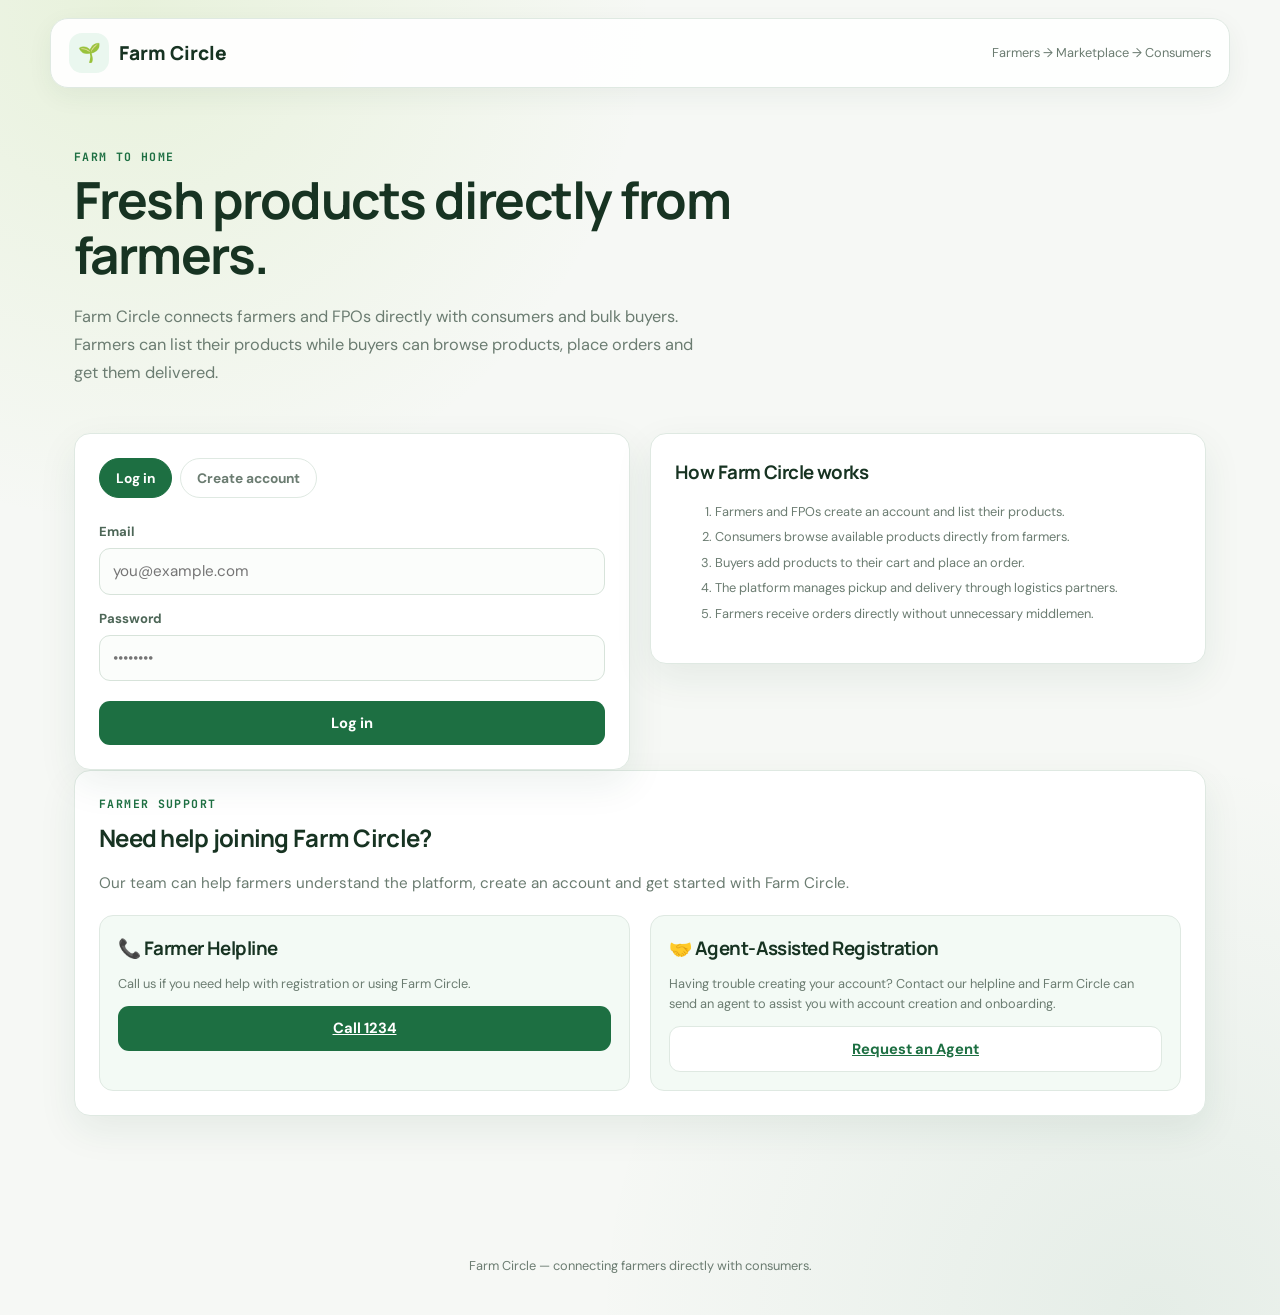
==== frontend/index.html @ 6bf18bd2 "added Aadhaar section" ====
<!DOCTYPE html>
<html lang="en">
<head>
<meta charset="UTF-8">
<meta name="viewport" content="width=device-width, initial-scale=1.0">
<title>Farm Circle — Farmer to Consumer</title>
<link rel="stylesheet" href="css/style.css">
</head>

<body>

<div class="topbar">
  <div class="brand">
    <span class="mark">🌱</span>Farm Circle
  </div>

  <nav>
    <span class="small-note">Farmers → Marketplace → Consumers</span>
  </nav>
</div>


<div class="shell">

  <section class="hero">
    <span class="eyebrow">FARM TO HOME</span>

    <h1>Fresh products directly from farmers.</h1>

    <p>
      Farm Circle connects farmers and FPOs directly with consumers and bulk buyers.
      Farmers can list their products while buyers can browse products, place orders
      and get them delivered.
    </p>
  </section>


  <div class="grid grid-2" style="align-items:flex-start;">

    <div class="card">

      <div class="tabs">
        <div class="tab active" data-tab="login">Log in</div>
        <div class="tab" data-tab="register">Create account</div>
      </div>


      <!-- LOGIN -->

      <form id="login-form">

        <label>Email</label>
        <input
          type="email"
          id="login-email"
          required
          placeholder="you@example.com"
        >

        <label>Password</label>
        <input
          type="password"
          id="login-password"
          required
          placeholder="••••••••"
        >

        <button
          class="btn full"
          style="margin-top:20px;"
          type="submit"
        >
          Log in
        </button>

        <div id="login-error"></div>

      </form>


      <!-- REGISTER -->

      <form id="register-form" style="display:none;">

        <label>I am a</label>

        <select id="reg-role">
          <option value="farmer">Farmer / FPO</option>
          <option value="buyer">Consumer / Buyer</option>
          <option value="logistics">Logistics Partner Admin</option>
        </select>


        <div class="field-row">

          <div>
            <label>Full name</label>
            <input
              type="text"
              id="reg-name"
              required
            >
          </div>

          <div>
            <label>Phone</label>
            <input
              type="text"
              id="reg-phone"
            >
          </div>

        </div>


        <label>Email</label>

        <input
          type="email"
          id="reg-email"
          required
        >


        <label>Password</label>

        <input
          type="password"
          id="reg-password"
          required
          minlength="6"
        >


        <!-- FARMER FIELDS -->

        <div id="farmer-fields" style="display:none;">

          <div
            style="
              padding:14px;
              margin-bottom:16px;
              border:1px solid var(--line);
              border-radius:12px;
              background:var(--soft-2);
            "
          >

            <label>Aadhaar Number</label>

            <input
              type="text"
              id="reg-aadhaar"
              maxlength="12"
              inputmode="numeric"
              placeholder="999999999999"
            >


            <button
              type="button"
              class="btn secondary full"
              id="send-otp-btn"
              style="margin-top:10px;"
            >
              Send OTP
            </button>


            <div
              id="otp-section"
              style="display:none; margin-top:14px;"
            >

              <div class="success-box">

                <strong>Demo OTP: 123456</strong>

                <div class="small-note">
                  This OTP is simulated and is not sent anywhere.
                </div>

              </div>


              <label style="margin-top:12px;">
                Enter OTP
              </label>

              <input
                type="text"
                id="reg-otp"
                maxlength="6"
                inputmode="numeric"
                placeholder="123456"
              >


              <button
                type="button"
                class="btn secondary full"
                id="verify-otp-btn"
                style="margin-top:10px;"
              >
                Verify OTP
              </button>


              <div
                id="otp-message"
                style="margin-top:10px;"
              ></div>

            </div>

          </div>


          <label>Farm / FPO name</label>

          <input
            type="text"
            id="reg-farm-name"
          >


          <label>Pickup location</label>

          <input
            type="text"
            id="reg-pickup-location"
            placeholder="Village, District"
          >

        </div>


        <!-- BUYER FIELDS -->

        <div id="buyer-fields" style="display:none;">

          <label>Buyer type</label>

          <select id="reg-buyer-type">

            <option value="individual">
              Individual / Household
            </option>

            <option value="bulk">
              Bulk Buyer / Business
            </option>

          </select>


          <label>Business name</label>

          <input
            type="text"
            id="reg-business-name"
          >


          <label>Default delivery location</label>

          <input
            type="text"
            id="reg-default-location"
            placeholder="Area, City"
          >

        </div>


        <button
          class="btn full"
          style="margin-top:20px;"
          type="submit"
        >
          Create account
        </button>

        <div id="register-error"></div>

      </form>

    </div>


    <!-- HOW FARM CIRCLE WORKS -->

    <div class="card">

      <h3>How Farm Circle works</h3>

      <ol
        class="small-note"
        style="line-height:2;"
      >

        <li>
          Farmers and FPOs create an account and list their products.
        </li>

        <li>
          Consumers browse available products directly from farmers.
        </li>

        <li>
          Buyers add products to their cart and place an order.
        </li>

        <li>
          The platform manages pickup and delivery through logistics partners.
        </li>

        <li>
          Farmers receive orders directly without unnecessary middlemen.
        </li>

      </ol>

    </div>

  </div>


  <!-- FARMER SUPPORT -->

  <section
    class="card"
    style="margin-bottom:20px;"
  >

    <span class="eyebrow">
      FARMER SUPPORT
    </span>

    <h2>
      Need help joining Farm Circle?
    </h2>

    <p
      class="small-note"
      style="font-size:.95rem; line-height:1.7;"
    >
      Our team can help farmers understand the platform,
      create an account and get started with Farm Circle.
    </p>


    <div
      class="grid grid-2"
      style="margin-top:18px;"
    >

      <div
        style="
          padding:18px;
          border:1px solid var(--line);
          border-radius:14px;
          background:var(--soft-2);
        "
      >

        <h3>📞 Farmer Helpline</h3>

        <p class="small-note">
          Call us if you need help with registration
          or using Farm Circle.
        </p>

        <a
          class="btn full"
          href="tel:1234"
        >
          Call 1234
        </a>

      </div>


      <div
        style="
          padding:18px;
          border:1px solid var(--line);
          border-radius:14px;
          background:var(--soft-2);
        "
      >

        <h3>🤝 Agent-Assisted Registration</h3>

        <p class="small-note">
          Having trouble creating your account?
          Contact our helpline and Farm Circle can send
          an agent to assist you with account creation
          and onboarding.
        </p>

        <a
          class="btn secondary full"
          href="tel:1234"
        >
          Request an Agent
        </a>

      </div>

    </div>

  </section>

</div>


<footer>
  Farm Circle — connecting farmers directly with consumers.
</footer>


<script src="js/api.js"></script>
<script src="js/auth.js"></script>

</body>
</html>
---- frontend/css/style.css ----
@import url('https://fonts.googleapis.com/css2?family=DM+Sans:wght@400;500;600;700&family=Manrope:wght@500;600;700;800&family=JetBrains+Mono:wght@500&display=swap');

:root{
  --soil:#f6f8f5;
  --soil-2:#ffffff;
  --paper:#173322;
  --paper-dim:#6b7c71;
  --wheat:#1d6f42;
  --wheat-dim:#12502f;
  --clay:#9bcf53;
  --leaf:#4f9b67;
  --ink:#173322;
  --danger:#b94343;
  --line:#dfe9e2;
  --soft:#eaf7ef;
  --soft-2:#f3faf5;
  --radius:16px;
  --shadow:0 14px 38px rgba(28,73,45,.08);
}

*{ box-sizing:border-box; }

html{ scroll-behavior:smooth; }

body{
  margin:0;
  min-height:100vh;
  background:
    radial-gradient(circle at 10% 0%, rgba(155,207,83,.16), transparent 30%),
    radial-gradient(circle at 90% 100%, rgba(29,111,66,.08), transparent 32%),
    var(--soil);
  color:var(--paper);
  font-family:'DM Sans', system-ui, sans-serif;
  line-height:1.5;
}

h1,h2,h3,h4{
  font-family:'Manrope', sans-serif;
  font-weight:700;
  margin:0 0 .4em 0;
  letter-spacing:-.03em;
  color:var(--paper);
}

a{ color:var(--wheat); }

.mono{
  font-family:'JetBrains Mono', monospace;
  letter-spacing:.02em;
}

.eyebrow{
  font-family:'JetBrains Mono', monospace;
  text-transform:uppercase;
  font-size:.72rem;
  letter-spacing:.12em;
  color:var(--wheat);
  margin-bottom:.6em;
  display:block;
  font-weight:700;
}

.shell{
  max-width:1180px;
  margin:0 auto;
  padding:0 24px 80px;
}

/* ---------- top bar ---------- */

.topbar{
  display:flex;
  align-items:center;
  justify-content:space-between;
  gap:20px;
  padding:14px 18px;
  max-width:1180px;
  margin:18px auto 0;
  background:rgba(255,255,255,.94);
  border:1px solid var(--line);
  border-radius:18px;
  box-shadow:0 8px 26px rgba(28,73,45,.06);
}

.brand{
  display:flex;
  align-items:center;
  gap:10px;
  font-family:'Manrope', sans-serif;
  font-weight:800;
  font-size:1.2rem;
}

.brand .mark{
  width:40px;
  height:40px;
  border-radius:13px;
  background:var(--soft);
  display:flex;
  align-items:center;
  justify-content:center;
  font-size:1.15rem;
}

.topbar nav{
  display:flex;
  gap:18px;
  align-items:center;
  font-size:.92rem;
}

.topbar nav span.role-badge{
  padding:6px 10px;
  border-radius:999px;
  background:var(--soft);
  color:var(--wheat-dim);
  font-family:'JetBrains Mono', monospace;
  font-size:.7rem;
  text-transform:uppercase;
  letter-spacing:.06em;
  font-weight:700;
}

.btn-link{
  background:none;
  border:none;
  color:var(--paper-dim);
  cursor:pointer;
  font:inherit;
  font-weight:700;
}

.btn-link:hover{ color:var(--wheat); }

/* ---------- cards / panels ---------- */

.card{
  background:var(--soil-2);
  border:1px solid var(--line);
  border-radius:var(--radius);
  padding:24px;
  box-shadow:var(--shadow);
}

.grid{
  display:grid;
  gap:20px;
}

.grid-2{ grid-template-columns:1fr 1fr; }

.grid-3{ grid-template-columns:repeat(3, 1fr); }

@media (max-width:860px){
  .grid-2,
  .grid-3{
    grid-template-columns:1fr;
  }
}

/* ---------- forms ---------- */

label{
  display:block;
  font-size:.82rem;
  color:#4d6657;
  margin:14px 0 6px;
  font-weight:700;
}

input,
select,
textarea{
  width:100%;
  padding:11px 13px;
  min-height:44px;
  background:#fbfdfb;
  border:1px solid #d7e3da;
  border-radius:11px;
  color:var(--paper);
  font:inherit;
  font-size:.95rem;
}

input:focus,
select:focus,
textarea:focus{
  outline:none;
  border-color:var(--wheat);
  box-shadow:0 0 0 3px rgba(29,111,66,.10);
  background:#fff;
}

.field-row{
  display:flex;
  gap:14px;
}

.field-row > div{
  flex:1;
  min-width:0;
}

.btn{
  display:inline-flex;
  align-items:center;
  justify-content:center;
  gap:8px;
  padding:11px 20px;
  border-radius:11px;
  border:none;
  cursor:pointer;
  font:inherit;
  font-weight:700;
  font-size:.92rem;
  background:var(--wheat);
  color:#fff;
  transition:transform .12s ease, background .15s ease;
}

.btn:hover{
  background:var(--wheat-dim);
  transform:translateY(-1px);
}

.btn:active{ transform:translateY(0); }

.btn:disabled{
  opacity:.5;
  cursor:not-allowed;
  transform:none;
}

.btn.secondary{
  background:#fff;
  color:var(--wheat);
  border:1px solid var(--line);
}

.btn.secondary:hover{
  background:var(--soft-2);
}

.btn.danger{
  background:var(--danger);
  color:#fff;
}

.btn.full{ width:100%; }

.btn.small{
  padding:7px 12px;
  font-size:.82rem;
}

.tabs{
  display:flex;
  gap:8px;
  margin-bottom:24px;
  flex-wrap:wrap;
}

.tab{
  padding:9px 16px;
  border-radius:999px;
  cursor:pointer;
  border:1px solid var(--line);
  color:var(--paper-dim);
  font-size:.86rem;
  font-weight:700;
  background:#fff;
}

.tab.active{
  background:var(--wheat);
  color:#fff;
  border-color:var(--wheat);
}

.hint{
  color:var(--paper-dim);
  font-size:.82rem;
  margin-top:6px;
}

.error-box{
  background:#fff2f2;
  border:1px solid #efc2c2;
  color:#9c3434;
  padding:10px 14px;
  border-radius:10px;
  font-size:.86rem;
  margin-top:14px;
}

.success-box{
  background:var(--soft);
  border:1px solid #c8e6d2;
  color:var(--wheat-dim);
  padding:10px 14px;
  border-radius:10px;
  font-size:.86rem;
  margin-top:14px;
}

/* ---------- product cards ---------- */

.produce-card{
  position:relative;
  background:var(--soil-2);
  border:1px solid var(--line);
  border-radius:var(--radius);
  padding:18px;
  display:flex;
  flex-direction:column;
  gap:10px;
  box-shadow:0 8px 24px rgba(28,73,45,.05);
}

.produce-card::before{
  content:"🌱";
  position:absolute;
  right:14px;
  top:14px;
  width:36px;
  height:36px;
  border-radius:11px;
  display:grid;
  place-items:center;
  background:var(--soft);
}

.produce-card .name{
  font-family:'Manrope', sans-serif;
  font-size:1.05rem;
  font-weight:800;
  padding-right:46px;
}

.produce-card .meta{
  font-size:.82rem;
  color:var(--paper-dim);
}

.price-tag{
  font-family:'JetBrains Mono', monospace;
  color:var(--wheat);
  font-size:1.05rem;
  font-weight:700;
}

.qty-control{
  display:flex;
  align-items:center;
  gap:8px;
}

.qty-control input{
  width:80px;
  text-align:center;
}

/* ---------- order status rail ---------- */

.rail{
  --stations:6;
  position:relative;
  display:grid;
  grid-template-columns:repeat(var(--stations), 1fr);
  margin:18px 0 10px;
}

.rail::before{
  content:"";
  position:absolute;
  top:11px;
  left:0;
  right:0;
  height:2px;
  background:#dfe9e2;
}

.rail-fill{
  position:absolute;
  top:11px;
  left:0;
  height:2px;
  background:var(--wheat);
  transition:width .3s ease;
}

.station{
  position:relative;
  text-align:center;
  z-index:1;
}

.station .dot{
  width:24px;
  height:24px;
  border-radius:50%;
  margin:0 auto 8px;
  background:#fff;
  border:2px solid #d4dfd7;
  display:flex;
  align-items:center;
  justify-content:center;
  font-family:'JetBrains Mono', monospace;
  font-size:.68rem;
  color:var(--paper-dim);
}

.station.done .dot{
  background:var(--wheat);
  border-color:var(--wheat);
  color:#fff;
}

.station.current .dot{
  border-color:var(--wheat);
  color:var(--wheat);
  box-shadow:0 0 0 4px rgba(29,111,66,.12);
}

.station .label{
  font-size:.72rem;
  color:var(--paper-dim);
}

.station.done .label,
.station.current .label{
  color:var(--paper);
}

/* ---------- order list ---------- */

.order-row{
  border:1px solid var(--line);
  border-radius:var(--radius);
  padding:20px;
  margin-bottom:16px;
  background:var(--soil-2);
  box-shadow:0 7px 24px rgba(28,73,45,.05);
}

.order-row-head{
  display:flex;
  justify-content:space-between;
  align-items:baseline;
  flex-wrap:wrap;
  gap:8px;
}

.badge{
  padding:4px 10px;
  border-radius:999px;
  font-size:.72rem;
  font-weight:700;
  text-transform:uppercase;
  letter-spacing:.05em;
  font-family:'JetBrains Mono', monospace;
  background:var(--soft);
  color:var(--wheat-dim);
}

table{
  width:100%;
  border-collapse:collapse;
  font-size:.88rem;
  margin-top:10px;
}

th,
td{
  text-align:left;
  padding:9px 7px;
  border-bottom:1px solid var(--line);
}

th{
  color:var(--paper-dim);
  font-weight:700;
  font-size:.76rem;
  text-transform:uppercase;
  letter-spacing:.04em;
}

.split-view{
  display:flex;
  gap:8px;
  align-items:center;
  flex-wrap:wrap;
}

.small-note{
  font-size:.8rem;
  color:var(--paper-dim);
}

.hero{
  padding:60px 0 30px;
}

.hero h1{
  font-size:clamp(2.2rem, 4vw, 3.5rem);
  max-width:760px;
  line-height:1.08;
}

.hero p{
  color:var(--paper-dim);
  max-width:620px;
  font-size:1.02rem;
  line-height:1.7;
}

footer{
  text-align:center;
  color:var(--paper-dim);
  font-size:.8rem;
  padding:40px 20px;
}

@media (max-width:640px){
  .topbar{
    margin:12px 12px 0;
    padding:10px 12px;
  }

  .topbar nav .small-note{
    display:none;
  }

  .shell{
    padding-left:14px;
    padding-right:14px;
  }

  .field-row{
    flex-direction:column;
    gap:0;
  }

  .hero{
    padding-top:36px;
  }
}
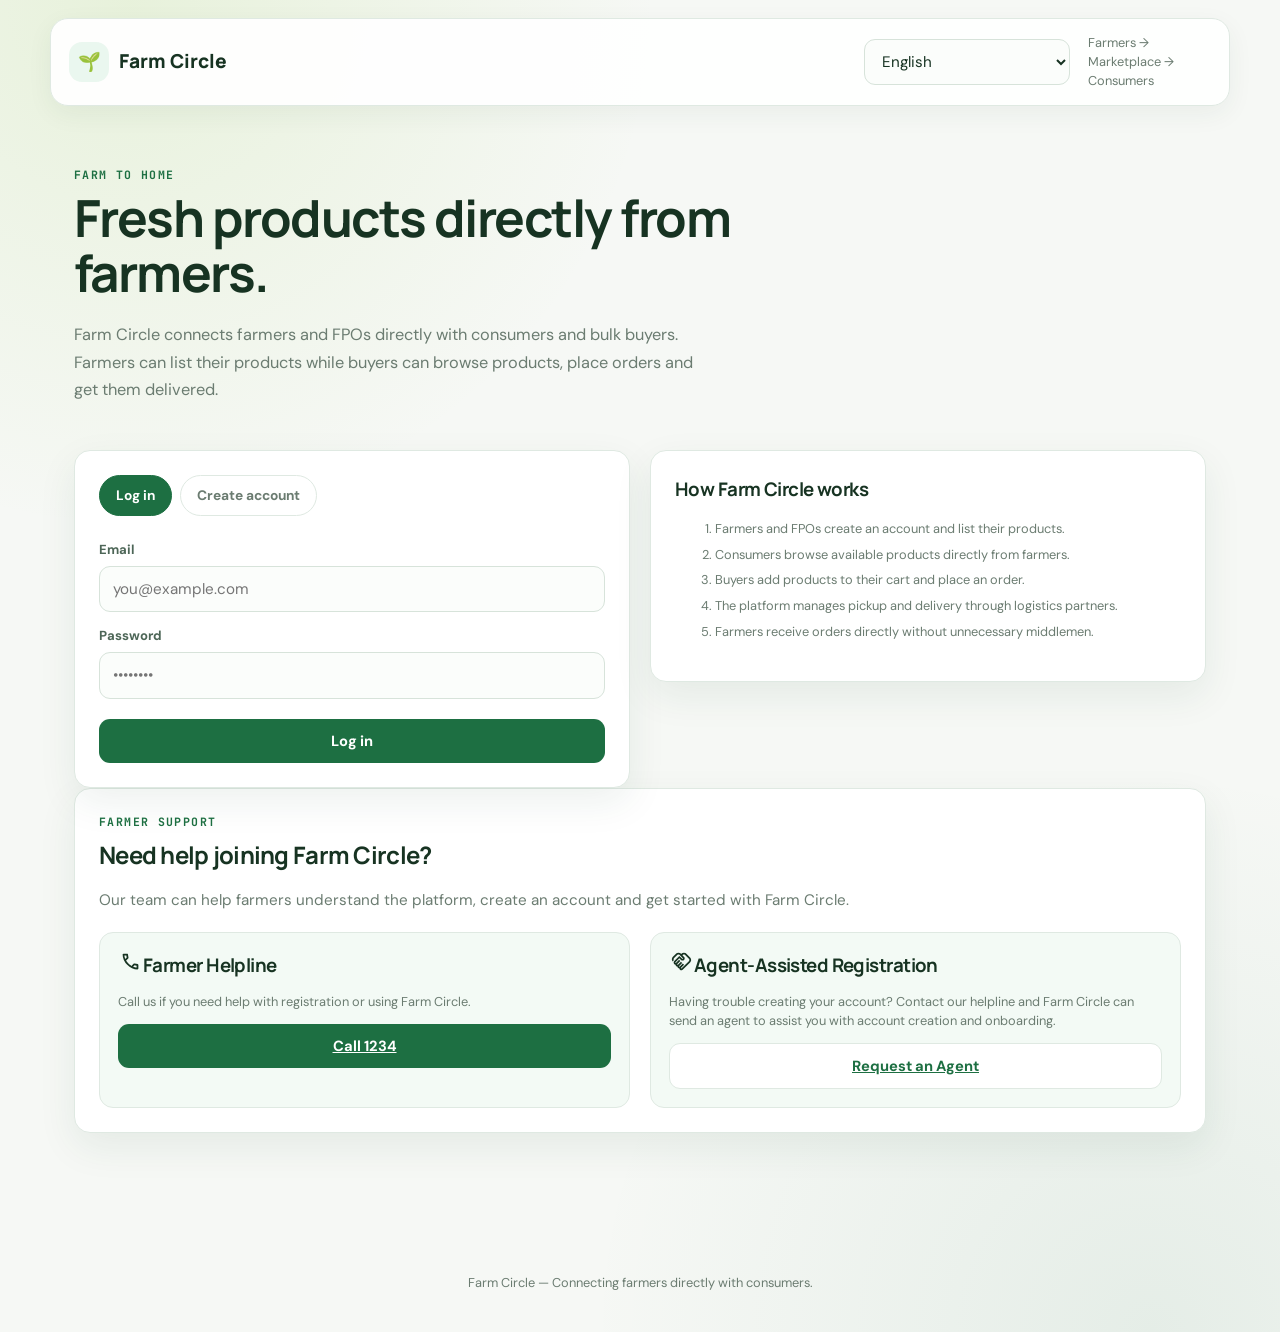
==== commit 4df1e6cf: "Add multilingual support with language selector" ====
--- a/frontend/index.html
+++ b/frontend/index.html
@@ -3,425 +3,128 @@
 <head>
 <meta charset="UTF-8">
 <meta name="viewport" content="width=device-width, initial-scale=1.0">
-<title>Farm Circle — Farmer to Consumer</title>
+<title data-i18n="page_title">Farm Circle — Farmer to Consumer</title>
 <link rel="stylesheet" href="css/style.css">
 </head>
+<body>
+<div class="topbar">
+  <div class="brand"><span class="mark">🌱</span><span data-i18n="brand">Farm Circle</span></div>
+  <nav>
 
-<body>
+    <select id="lang-select">
+    <option value="en">English</option>
+    <option value="hi">हिन्दी</option>
+    <option value="mr">मराठी</option>
+    <option value="ta">தமிழ்</option>
+    <option value="te">తెలుగు</option>
+    <option value="bn">বাংলা</option>
+    <option value="gu">ગુજરાતી</option>
+    <option value="kn">ಕನ್ನಡ</option>
+    <option value="ml">മലയാളം</option>
+    <option value="pa">ਪੰਜਾਬੀ</option>
+</select>
 
-<div class="topbar">
-  <div class="brand">
-    <span class="mark">🌱</span>Farm Circle
-  </div>
-
-  <nav>
-    <span class="small-note">Farmers → Marketplace → Consumers</span>
+    <span class="small-note" data-i18n="nav_note">Farmers → Marketplace → Consumers</span>
+  
   </nav>
 </div>
 
-
 <div class="shell">
-
   <section class="hero">
-    <span class="eyebrow">FARM TO HOME</span>
-
-    <h1>Fresh products directly from farmers.</h1>
-
-    <p>
-      Farm Circle connects farmers and FPOs directly with consumers and bulk buyers.
-      Farmers can list their products while buyers can browse products, place orders
-      and get them delivered.
-    </p>
+    <span class="eyebrow" data-i18n="hero_eyebrow">FARM TO HOME</span>
+    <h1 data-i18n="hero_h1">Fresh products directly from farmers.</h1>
+    <p data-i18n="hero_description">Farm Circle connects farmers and FPOs directly with consumers and bulk buyers. Farmers can list their products while buyers can browse products, place orders and get them delivered.</p>
   </section>
 
+  
 
   <div class="grid grid-2" style="align-items:flex-start;">
+    <div class="card">
+      <div class="tabs">
+        <div class="tab active" data-tab="login" data-i18n="tab_login">Log in</div>
+        <div class="tab" data-tab="register" data-i18n="tab_register">Create account</div>
+      </div>
+
+      <form id="login-form">
+        <label data-i18n="label_email">Email</label>
+        <input type="email" id="login-email" data-i18n-placeholder="placeholder_email" placeholder="you@example.com">
+        <label data-i18n="label_password">Password</label>
+        <input type="password" id="login-password" data-i18n-placeholder="placeholder_password" required placeholder="••••••••">
+        <button class="btn full" data-i18n="btn_login" style="margin-top:20px;" type="submit">Log in</button>
+        <div id="login-error"></div>
+      </form>
+
+      <form id="register-form" style="display:none;">
+        <label data-i18n="label_role">I am a</label>
+        <select id="reg-role">
+          <option value="farmer" data-i18n="role_farmer">Farmer / FPO</option>
+          <option value="buyer" data-i18n="role_buyer">Consumer / Buyer</option>
+          <option value="logistics" data-i18n="role_logistics">Logistics Partner Admin</option>
+        </select>
+
+        <div class="field-row">
+          <div><label data-i18n="label_full_name">Full name</label><input type="text" id="reg-name" required></div>
+          <div><label data-i18n="label_phone">Phone</label><input type="text" id="reg-phone"></div>
+        </div>
+
+        <label data-i18n="label_email">Email</label><input type="email" id="reg-email" required>
+        <label data-i18n="label_password">Password</label><input type="password" id="reg-password" required minlength="6">
+
+        <div id="farmer-fields" style="display:none;">
+          <label data-i18n="label_farm_name">Farm / FPO name</label><input type="text" id="reg-farm-name">
+          <label data-i18n="label_pickup_location">Pickup location</label><input id="reg-pickup-location" data-i18n-placeholder="placeholder_pickup" placeholder="Village, District">
+        </div>
+
+        <div id="buyer-fields" style="display:none;">
+          <label data-i18n="label_buyer_type">Buyer type</label>
+          <select id="reg-buyer-type">
+            <option value="individual" data-i18n="buyer_individual">Individual / Household</option>
+            <option value="bulk" data-i18n="buyer_bulk">Bulk Buyer / Business</option>
+          </select>
+          <label data-i18n="label_business_name">Business name</label><input type="text" id="reg-business-name">
+          <label data-i18n="label_default_location">Default delivery location</label><input id="reg-default-location" data-i18n-placeholder="placeholder_defaultloc" placeholder="Area, City">
+        </div>
+
+        <button class="btn full" style="margin-top:20px;" type="submit" data-i18n="btn_register">Create account</button>
+        <div id="register-error"></div>
+      </form>
+    </div>
 
     <div class="card">
-
-      <div class="tabs">
-        <div class="tab active" data-tab="login">Log in</div>
-        <div class="tab" data-tab="register">Create account</div>
-      </div>
-
-
-      <!-- LOGIN -->
-
-      <form id="login-form">
-
-        <label>Email</label>
-        <input
-          type="email"
-          id="login-email"
-          required
-          placeholder="you@example.com"
-        >
-
-        <label>Password</label>
-        <input
-          type="password"
-          id="login-password"
-          required
-          placeholder="••••••••"
-        >
-
-        <button
-          class="btn full"
-          style="margin-top:20px;"
-          type="submit"
-        >
-          Log in
-        </button>
-
-        <div id="login-error"></div>
-
-      </form>
-
-
-      <!-- REGISTER -->
-
-      <form id="register-form" style="display:none;">
-
-        <label>I am a</label>
-
-        <select id="reg-role">
-          <option value="farmer">Farmer / FPO</option>
-          <option value="buyer">Consumer / Buyer</option>
-          <option value="logistics">Logistics Partner Admin</option>
-        </select>
-
-
-        <div class="field-row">
-
-          <div>
-            <label>Full name</label>
-            <input
-              type="text"
-              id="reg-name"
-              required
-            >
-          </div>
-
-          <div>
-            <label>Phone</label>
-            <input
-              type="text"
-              id="reg-phone"
-            >
-          </div>
-
-        </div>
-
-
-        <label>Email</label>
-
-        <input
-          type="email"
-          id="reg-email"
-          required
-        >
-
-
-        <label>Password</label>
-
-        <input
-          type="password"
-          id="reg-password"
-          required
-          minlength="6"
-        >
-
-
-        <!-- FARMER FIELDS -->
-
-        <div id="farmer-fields" style="display:none;">
-
-          <div
-            style="
-              padding:14px;
-              margin-bottom:16px;
-              border:1px solid var(--line);
-              border-radius:12px;
-              background:var(--soft-2);
-            "
-          >
-
-            <label>Aadhaar Number</label>
-
-            <input
-              type="text"
-              id="reg-aadhaar"
-              maxlength="12"
-              inputmode="numeric"
-              placeholder="999999999999"
-            >
-
-
-            <button
-              type="button"
-              class="btn secondary full"
-              id="send-otp-btn"
-              style="margin-top:10px;"
-            >
-              Send OTP
-            </button>
-
-
-            <div
-              id="otp-section"
-              style="display:none; margin-top:14px;"
-            >
-
-              <div class="success-box">
-
-                <strong>Demo OTP: 123456</strong>
-
-                <div class="small-note">
-                  This OTP is simulated and is not sent anywhere.
-                </div>
-
-              </div>
-
-
-              <label style="margin-top:12px;">
-                Enter OTP
-              </label>
-
-              <input
-                type="text"
-                id="reg-otp"
-                maxlength="6"
-                inputmode="numeric"
-                placeholder="123456"
-              >
-
-
-              <button
-                type="button"
-                class="btn secondary full"
-                id="verify-otp-btn"
-                style="margin-top:10px;"
-              >
-                Verify OTP
-              </button>
-
-
-              <div
-                id="otp-message"
-                style="margin-top:10px;"
-              ></div>
-
-            </div>
-
-          </div>
-
-
-          <label>Farm / FPO name</label>
-
-          <input
-            type="text"
-            id="reg-farm-name"
-          >
-
-
-          <label>Pickup location</label>
-
-          <input
-            type="text"
-            id="reg-pickup-location"
-            placeholder="Village, District"
-          >
-
-        </div>
-
-
-        <!-- BUYER FIELDS -->
-
-        <div id="buyer-fields" style="display:none;">
-
-          <label>Buyer type</label>
-
-          <select id="reg-buyer-type">
-
-            <option value="individual">
-              Individual / Household
-            </option>
-
-            <option value="bulk">
-              Bulk Buyer / Business
-            </option>
-
-          </select>
-
-
-          <label>Business name</label>
-
-          <input
-            type="text"
-            id="reg-business-name"
-          >
-
-
-          <label>Default delivery location</label>
-
-          <input
-            type="text"
-            id="reg-default-location"
-            placeholder="Area, City"
-          >
-
-        </div>
-
-
-        <button
-          class="btn full"
-          style="margin-top:20px;"
-          type="submit"
-        >
-          Create account
-        </button>
-
-        <div id="register-error"></div>
-
-      </form>
-
+      <h3 data-i18n="how_title">How Farm Circle works</h3>
+      <ol class="small-note" style="line-height:2;">
+        <li data-i18n="how1">Farmers and FPOs create an account and list their products.</li>
+        <li data-i18n="how2">Consumers browse available products directly from farmers.</li>
+        <li data-i18n="how3">Buyers add products to their cart and place an order.</li>
+        <li data-i18n="how4">The platform manages pickup and delivery through logistics partners.</li>
+        <li data-i18n="how5">Farmers receive orders directly without unnecessary middlemen.</li>
+      </ol>
     </div>
-
-
-    <!-- HOW FARM CIRCLE WORKS -->
-
-    <div class="card">
-
-      <h3>How Farm Circle works</h3>
-
-      <ol
-        class="small-note"
-        style="line-height:2;"
-      >
-
-        <li>
-          Farmers and FPOs create an account and list their products.
-        </li>
-
-        <li>
-          Consumers browse available products directly from farmers.
-        </li>
-
-        <li>
-          Buyers add products to their cart and place an order.
-        </li>
-
-        <li>
-          The platform manages pickup and delivery through logistics partners.
-        </li>
-
-        <li>
-          Farmers receive orders directly without unnecessary middlemen.
-        </li>
-
-      </ol>
-
-    </div>
-
   </div>
 
-
-  <!-- FARMER SUPPORT -->
-
-  <section
-    class="card"
-    style="margin-bottom:20px;"
-  >
-
-    <span class="eyebrow">
-      FARMER SUPPORT
-    </span>
-
-    <h2>
-      Need help joining Farm Circle?
-    </h2>
-
-    <p
-      class="small-note"
-      style="font-size:.95rem; line-height:1.7;"
-    >
-      Our team can help farmers understand the platform,
-      create an account and get started with Farm Circle.
-    </p>
-
-
-    <div
-      class="grid grid-2"
-      style="margin-top:18px;"
-    >
-
-      <div
-        style="
-          padding:18px;
-          border:1px solid var(--line);
-          border-radius:14px;
-          background:var(--soft-2);
-        "
-      >
-
-        <h3>📞 Farmer Helpline</h3>
-
-        <p class="small-note">
-          Call us if you need help with registration
-          or using Farm Circle.
-        </p>
-
-        <a
-          class="btn full"
-          href="tel:1234"
-        >
-          Call 1234
-        </a>
-
+  <section class="card" style="margin-bottom:20px;">
+      <span class="eyebrow" data-i18n="support_tag">FARMER SUPPORT</span>
+      <h2 data-i18n="support_title">Need help joining Farm Circle?</h2>
+      <p class="small-note" style="font-size:.95rem; line-height:1.7;" data-i18n="support_description">Our team can help farmers understand the platform, create an account and get started with Farm Circle.</p>
+      <div class="grid grid-2" style="margin-top:18px;">
+        <div style="padding:18px; border:1px solid var(--line); border-radius:14px; background:var(--soft-2);">
+          <h3><svg xmlns="http://www.w3.org/2000/svg" height="21px" viewBox="0 -960 960 960" width="25px" fill="#173322"><path d="M798-120q-125 0-247-54.5T329-329Q229-429 174.5-551T120-798q0-18 12-30t30-12h162q14 0 25 9.5t13 22.5l26 140q2 16-1 27t-11 19l-97 98q20 37 47.5 71.5T387-386q31 31 65 57.5t72 48.5l94-94q9-9 23.5-13.5T670-390l138 28q14 4 23 14.5t9 23.5v162q0 18-12 30t-30 12ZM241-600l66-66-17-94h-89q5 41 14 81t26 79Zm358 358q39 17 79.5 27t81.5 13v-88l-94-19-67 67ZM241-600Zm358 358Z"/></svg><span data-i18n="helpline_title"> Farmer Helpline</span></h3>
+          <p class="small-note" data-i18n="helpline_description">Call us if you need help with registration or using Farm Circle.</p>
+          <a class="btn full" href="tel:1234" data-i18n="btn_call">Call 1234</a>
+        </div>
+        <div style="padding:18px; border:1px solid var(--line); border-radius:14px; background:var(--soft-2);">
+          <h3><svg xmlns="http://www.w3.org/2000/svg" height="21px" viewBox="0 -960 960 960" width="25px" fill="#173322"><path d="M475-160q4 0 8-2t6-4l328-328q12-12 17.5-27t5.5-30q0-16-5.5-30.5T817-607L647-777q-11-12-25.5-17.5T591-800q-15 0-30 5.5T534-777l-11 11 74 75q15 14 22 32t7 38q0 42-28.5 70.5T527-522q-20 0-38.5-7T456-550l-75-74-175 175q-3 3-4.5 6.5T200-435q0 8 6 14.5t14 6.5q4 0 8-2t6-4l136-136 56 56-135 136q-3 3-4.5 6.5T285-350q0 8 6 14t14 6q4 0 8-2t6-4l136-135 56 56-135 136q-3 2-4.5 6t-1.5 8q0 8 6 14t14 6q4 0 7.5-1.5t6.5-4.5l136-135 56 56-136 136q-3 3-4.5 6.5T454-180q0 8 6.5 14t14.5 6Zm-1 80q-37 0-65.5-24.5T375-166q-34-5-57-28t-28-57q-34-5-56.5-28.5T206-336q-38-5-62-33t-24-66q0-20 7.5-38.5T149-506l232-231 131 131q2 3 6 4.5t8 1.5q9 0 15-5.5t6-14.5q0-4-1.5-8t-4.5-6L398-777q-11-12-25.5-17.5T342-800q-15 0-30 5.5T285-777L144-635q-9 9-15 21t-8 24q-2 12 0 24.5t8 23.5l-58 58q-17-23-25-50.5T40-590q2-28 14-54.5T87-692l141-141q24-23 53.5-35t60.5-12q31 0 60.5 12t52.5 35l11 11 11-11q24-23 53.5-35t60.5-12q31 0 60.5 12t52.5 35l169 169q23 23 35 53t12 61q0 31-12 60.5T873-437L545-110q-14 14-32.5 22T474-80Zm-99-560Z"/></svg><span data-i18n="agent_title"> Agent-Assisted Registration</span></h3>
+          <p class="small-note" data-i18n="agent_description">Having trouble creating your account? Contact our helpline and Farm Circle can send an agent to assist you with account creation and onboarding.</p>
+          <a class="btn secondary full" href="tel:1234" data-i18n="btn_agent">Request an Agent</a>
+        </div>
       </div>
-
-
-      <div
-        style="
-          padding:18px;
-          border:1px solid var(--line);
-          border-radius:14px;
-          background:var(--soft-2);
-        "
-      >
-
-        <h3>🤝 Agent-Assisted Registration</h3>
-
-        <p class="small-note">
-          Having trouble creating your account?
-          Contact our helpline and Farm Circle can send
-          an agent to assist you with account creation
-          and onboarding.
-        </p>
-
-        <a
-          class="btn secondary full"
-          href="tel:1234"
-        >
-          Request an Agent
-        </a>
-
-      </div>
-
-    </div>
-
-  </section>
+    </section>
 
 </div>
 
-
-<footer>
-  Farm Circle — connecting farmers directly with consumers.
-</footer>
-
-
+<footer data-i18n="footer">Farm Circle — Connecting farmers directly with consumers.</footer>
 <script src="js/api.js"></script>
 <script src="js/auth.js"></script>
-
+<script src="js/lang.js"></script>
 </body>
-</html>+</html>
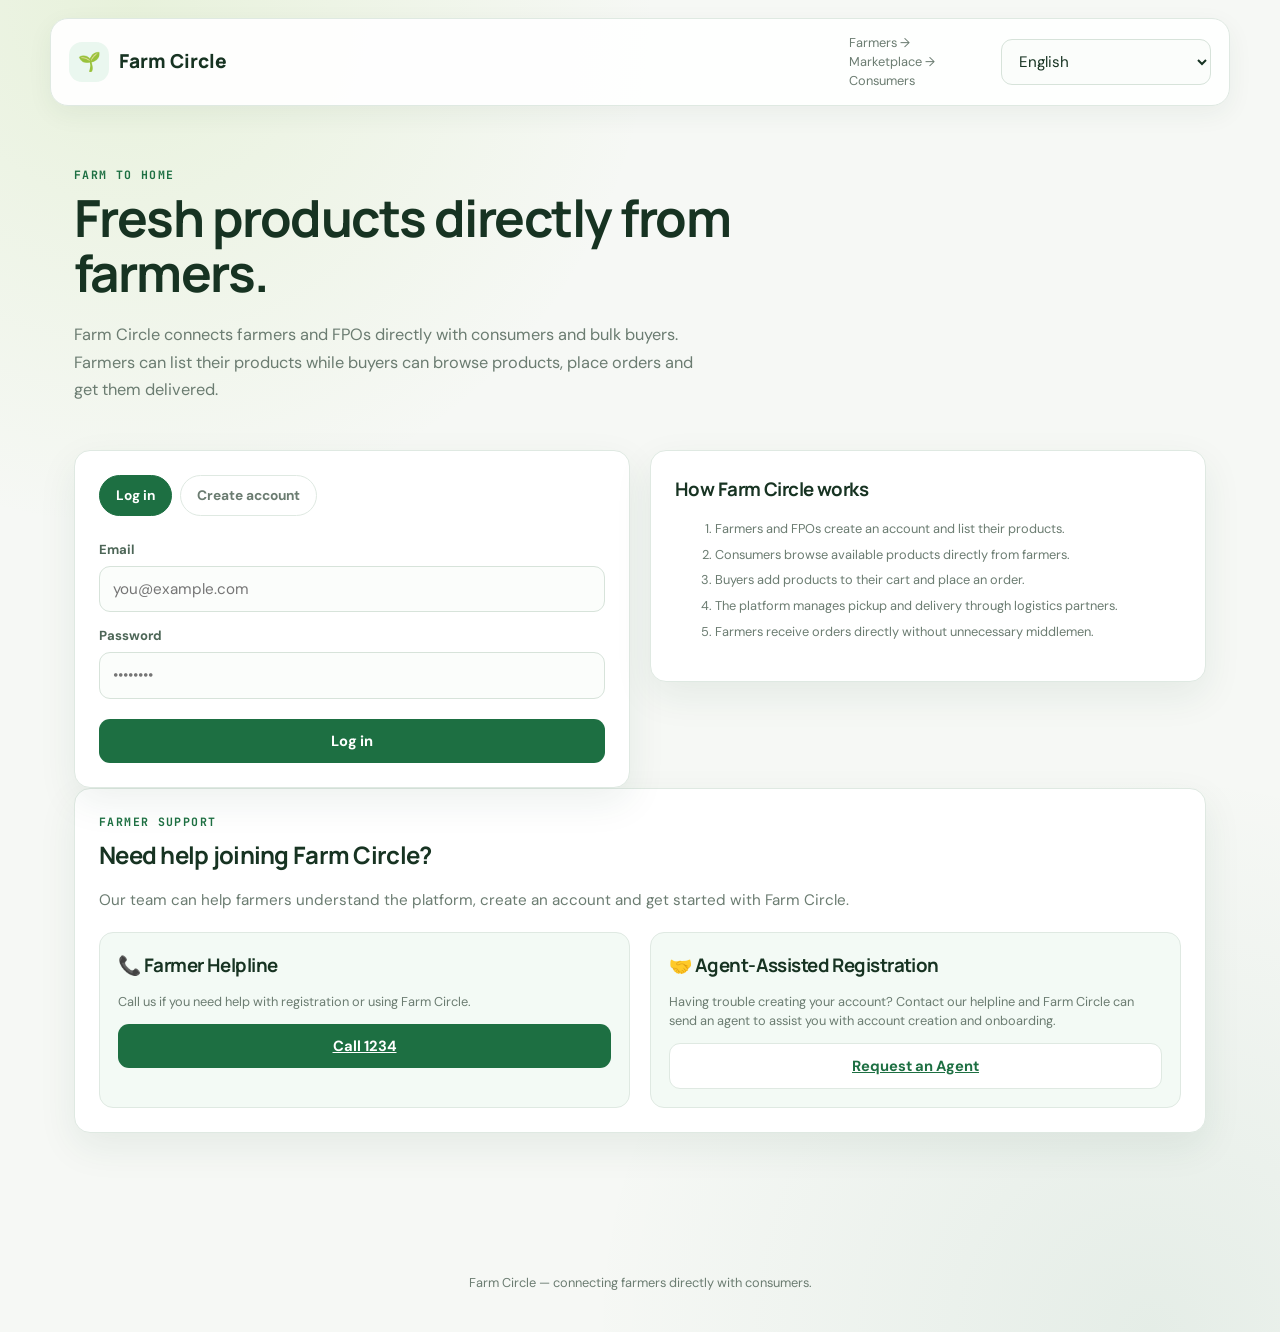
==== commit fbb343d9: "language selection" ====
--- a/frontend/index.html
+++ b/frontend/index.html
@@ -3,128 +3,582 @@
 <head>
 <meta charset="UTF-8">
 <meta name="viewport" content="width=device-width, initial-scale=1.0">
-<title data-i18n="page_title">Farm Circle — Farmer to Consumer</title>
+
+<title data-i18n="page_title">
+  Farm Circle — Farmer to Consumer
+</title>
+
 <link rel="stylesheet" href="css/style.css">
 </head>
+
 <body>
+
 <div class="topbar">
-  <div class="brand"><span class="mark">🌱</span><span data-i18n="brand">Farm Circle</span></div>
+
+  <div class="brand">
+    <span class="mark">🌱</span>
+    <span data-i18n="brand">Farm Circle</span>
+  </div>
+
   <nav>
-
-    <select id="lang-select">
-    <option value="en">English</option>
-    <option value="hi">हिन्दी</option>
-    <option value="mr">मराठी</option>
-    <option value="ta">தமிழ்</option>
-    <option value="te">తెలుగు</option>
-    <option value="bn">বাংলা</option>
-    <option value="gu">ગુજરાતી</option>
-    <option value="kn">ಕನ್ನಡ</option>
-    <option value="ml">മലയാളം</option>
-    <option value="pa">ਪੰਜਾਬੀ</option>
-</select>
-
-    <span class="small-note" data-i18n="nav_note">Farmers → Marketplace → Consumers</span>
-  
+    <span class="small-note" data-i18n="farmers_marketplace_consumers">
+      Farmers → Marketplace → Consumers
+    </span>
+
+    <select id="language-selector" style="margin-left:15px;">
+      <option value="en">English</option>
+      <option value="hi">हिन्दी</option>
+      <option value="mr">मराठी</option>
+      <option value="ta">தமிழ்</option>
+      <option value="te">తెలుగు</option>
+      <option value="bn">বাংলা</option>
+      <option value="gu">ગુજરાતી</option>
+      <option value="kn">ಕನ್ನಡ</option>
+      <option value="ml">മലയാളം</option>
+      <option value="pa">ਪੰਜਾਬੀ</option>
+    </select>
   </nav>
+
 </div>
 
+
 <div class="shell">
+
+  <!-- HERO -->
+
   <section class="hero">
-    <span class="eyebrow" data-i18n="hero_eyebrow">FARM TO HOME</span>
-    <h1 data-i18n="hero_h1">Fresh products directly from farmers.</h1>
-    <p data-i18n="hero_description">Farm Circle connects farmers and FPOs directly with consumers and bulk buyers. Farmers can list their products while buyers can browse products, place orders and get them delivered.</p>
+
+    <span class="eyebrow" data-i18n="farm_to_home">
+      FARM TO HOME
+    </span>
+
+    <h1 data-i18n="hero_title">
+      Fresh products directly from farmers.
+    </h1>
+
+    <p data-i18n="hero_description">
+      Farm Circle connects farmers and FPOs directly with consumers and bulk buyers.
+      Farmers can list their products while buyers can browse products, place orders
+      and get them delivered.
+    </p>
+
   </section>
 
-  
 
   <div class="grid grid-2" style="align-items:flex-start;">
+
+    <!-- LOGIN / REGISTER CARD -->
+
     <div class="card">
+
       <div class="tabs">
-        <div class="tab active" data-tab="login" data-i18n="tab_login">Log in</div>
-        <div class="tab" data-tab="register" data-i18n="tab_register">Create account</div>
+
+        <div
+          class="tab active"
+          data-tab="login"
+          data-i18n="login"
+        >
+          Log in
+        </div>
+
+        <div
+          class="tab"
+          data-tab="register"
+          data-i18n="create_account"
+        >
+          Create account
+        </div>
+
       </div>
 
+
+      <!-- LOGIN -->
+
       <form id="login-form">
-        <label data-i18n="label_email">Email</label>
-        <input type="email" id="login-email" data-i18n-placeholder="placeholder_email" placeholder="you@example.com">
-        <label data-i18n="label_password">Password</label>
-        <input type="password" id="login-password" data-i18n-placeholder="placeholder_password" required placeholder="••••••••">
-        <button class="btn full" data-i18n="btn_login" style="margin-top:20px;" type="submit">Log in</button>
+
+        <label data-i18n="email">
+          Email
+        </label>
+
+        <input
+          type="email"
+          id="login-email"
+          required
+          placeholder="you@example.com"
+          data-i18n-placeholder="email_placeholder"
+        >
+
+
+        <label data-i18n="password">
+          Password
+        </label>
+
+        <input
+          type="password"
+          id="login-password"
+          required
+          placeholder="••••••••"
+        >
+
+
+        <button
+          class="btn full"
+          style="margin-top:20px;"
+          type="submit"
+          data-i18n="login"
+        >
+          Log in
+        </button>
+
         <div id="login-error"></div>
+
       </form>
 
+
+      <!-- REGISTER -->
+
       <form id="register-form" style="display:none;">
-        <label data-i18n="label_role">I am a</label>
+
+        <label data-i18n="i_am">
+          I am a
+        </label>
+
+
         <select id="reg-role">
-          <option value="farmer" data-i18n="role_farmer">Farmer / FPO</option>
-          <option value="buyer" data-i18n="role_buyer">Consumer / Buyer</option>
-          <option value="logistics" data-i18n="role_logistics">Logistics Partner Admin</option>
+
+          <option
+            value="farmer"
+            data-i18n="farmer_fpo"
+          >
+            Farmer / FPO
+          </option>
+
+          <option
+            value="buyer"
+            data-i18n="consumer_buyer"
+          >
+            Consumer / Buyer
+          </option>
+
+          <option
+            value="logistics"
+            data-i18n="logistics_admin"
+          >
+            Logistics Partner Admin
+          </option>
+
         </select>
 
+
         <div class="field-row">
-          <div><label data-i18n="label_full_name">Full name</label><input type="text" id="reg-name" required></div>
-          <div><label data-i18n="label_phone">Phone</label><input type="text" id="reg-phone"></div>
+
+          <div>
+
+            <label data-i18n="full_name">
+              Full name
+            </label>
+
+            <input
+              type="text"
+              id="reg-name"
+              required
+            >
+
+          </div>
+
+
+          <div>
+
+            <label data-i18n="phone">
+              Phone
+            </label>
+
+            <input
+              type="text"
+              id="reg-phone"
+            >
+
+          </div>
+
         </div>
 
-        <label data-i18n="label_email">Email</label><input type="email" id="reg-email" required>
-        <label data-i18n="label_password">Password</label><input type="password" id="reg-password" required minlength="6">
+
+        <label data-i18n="email">
+          Email
+        </label>
+
+        <input
+          type="email"
+          id="reg-email"
+          required
+        >
+
+
+        <label data-i18n="password">
+          Password
+        </label>
+
+        <input
+          type="password"
+          id="reg-password"
+          required
+          minlength="6"
+        >
+
+
+        <!-- FARMER FIELDS -->
 
         <div id="farmer-fields" style="display:none;">
-          <label data-i18n="label_farm_name">Farm / FPO name</label><input type="text" id="reg-farm-name">
-          <label data-i18n="label_pickup_location">Pickup location</label><input id="reg-pickup-location" data-i18n-placeholder="placeholder_pickup" placeholder="Village, District">
+
+          <div
+            style="
+              padding:14px;
+              margin-bottom:16px;
+              border:1px solid var(--line);
+              border-radius:12px;
+              background:var(--soft-2);
+            "
+          >
+
+            <label data-i18n="aadhaar_number">
+              Aadhaar Number
+            </label>
+
+            <input
+              type="text"
+              id="reg-aadhaar"
+              maxlength="12"
+              inputmode="numeric"
+              placeholder="999999999999"
+            >
+
+
+            <button
+              type="button"
+              class="btn secondary full"
+              id="send-otp-btn"
+              style="margin-top:10px;"
+              data-i18n="send_otp"
+            >
+              Send OTP
+            </button>
+
+
+            <div
+              id="otp-section"
+              style="display:none; margin-top:14px;"
+            >
+
+              <div class="success-box">
+
+                <strong data-i18n="demo_otp">
+                  Demo OTP: 123456
+                </strong>
+
+                <div
+                  class="small-note"
+                  data-i18n="otp_simulated"
+                >
+                  This OTP is simulated and is not sent anywhere.
+                </div>
+
+              </div>
+
+
+              <label
+                style="margin-top:12px;"
+                data-i18n="enter_otp"
+              >
+                Enter OTP
+              </label>
+
+              <input
+                type="text"
+                id="reg-otp"
+                maxlength="6"
+                inputmode="numeric"
+                placeholder="123456"
+              >
+
+
+              <button
+                type="button"
+                class="btn secondary full"
+                id="verify-otp-btn"
+                style="margin-top:10px;"
+                data-i18n="verify_otp"
+              >
+                Verify OTP
+              </button>
+
+
+              <div
+                id="otp-message"
+                style="margin-top:10px;"
+              ></div>
+
+            </div>
+
+          </div>
+
+
+          <label data-i18n="farm_fpo_name">
+            Farm / FPO name
+          </label>
+
+          <input
+            type="text"
+            id="reg-farm-name"
+          >
+
+
+          <label data-i18n="pickup_location">
+            Pickup location
+          </label>
+
+          <input
+            type="text"
+            id="reg-pickup-location"
+            placeholder="Village, District"
+            data-i18n-placeholder="village_district"
+          >
+
         </div>
 
+
+        <!-- BUYER FIELDS -->
+
         <div id="buyer-fields" style="display:none;">
-          <label data-i18n="label_buyer_type">Buyer type</label>
+
+          <label data-i18n="buyer_type">
+            Buyer type
+          </label>
+
+
           <select id="reg-buyer-type">
-            <option value="individual" data-i18n="buyer_individual">Individual / Household</option>
-            <option value="bulk" data-i18n="buyer_bulk">Bulk Buyer / Business</option>
+
+            <option
+              value="individual"
+              data-i18n="individual_household"
+            >
+              Individual / Household
+            </option>
+
+            <option
+              value="bulk"
+              data-i18n="bulk_business"
+            >
+              Bulk Buyer / Business
+            </option>
+
           </select>
-          <label data-i18n="label_business_name">Business name</label><input type="text" id="reg-business-name">
-          <label data-i18n="label_default_location">Default delivery location</label><input id="reg-default-location" data-i18n-placeholder="placeholder_defaultloc" placeholder="Area, City">
+
+
+          <label data-i18n="business_name">
+            Business name
+          </label>
+
+          <input
+            type="text"
+            id="reg-business-name"
+          >
+
+
+          <label data-i18n="default_delivery_location">
+            Default delivery location
+          </label>
+
+          <input
+            type="text"
+            id="reg-default-location"
+            placeholder="Area, City"
+            data-i18n-placeholder="area_city"
+          >
+
         </div>
 
-        <button class="btn full" style="margin-top:20px;" type="submit" data-i18n="btn_register">Create account</button>
+
+        <button
+          class="btn full"
+          style="margin-top:20px;"
+          type="submit"
+          data-i18n="create_account"
+        >
+          Create account
+        </button>
+
         <div id="register-error"></div>
+
       </form>
+
     </div>
 
+
+    <!-- HOW FARM CIRCLE WORKS -->
+
     <div class="card">
-      <h3 data-i18n="how_title">How Farm Circle works</h3>
-      <ol class="small-note" style="line-height:2;">
-        <li data-i18n="how1">Farmers and FPOs create an account and list their products.</li>
-        <li data-i18n="how2">Consumers browse available products directly from farmers.</li>
-        <li data-i18n="how3">Buyers add products to their cart and place an order.</li>
-        <li data-i18n="how4">The platform manages pickup and delivery through logistics partners.</li>
-        <li data-i18n="how5">Farmers receive orders directly without unnecessary middlemen.</li>
+
+      <h3 data-i18n="how_it_works">
+        How Farm Circle works
+      </h3>
+
+
+      <ol
+        class="small-note"
+        style="line-height:2;"
+      >
+
+        <li data-i18n="how_1">
+          Farmers and FPOs create an account and list their products.
+        </li>
+
+        <li data-i18n="how_2">
+          Consumers browse available products directly from farmers.
+        </li>
+
+        <li data-i18n="how_3">
+          Buyers add products to their cart and place an order.
+        </li>
+
+        <li data-i18n="how_4">
+          The platform manages pickup and delivery through logistics partners.
+        </li>
+
+        <li data-i18n="how_5">
+          Farmers receive orders directly without unnecessary middlemen.
+        </li>
+
       </ol>
+
     </div>
+
   </div>
 
-  <section class="card" style="margin-bottom:20px;">
-      <span class="eyebrow" data-i18n="support_tag">FARMER SUPPORT</span>
-      <h2 data-i18n="support_title">Need help joining Farm Circle?</h2>
-      <p class="small-note" style="font-size:.95rem; line-height:1.7;" data-i18n="support_description">Our team can help farmers understand the platform, create an account and get started with Farm Circle.</p>
-      <div class="grid grid-2" style="margin-top:18px;">
-        <div style="padding:18px; border:1px solid var(--line); border-radius:14px; background:var(--soft-2);">
-          <h3><svg xmlns="http://www.w3.org/2000/svg" height="21px" viewBox="0 -960 960 960" width="25px" fill="#173322"><path d="M798-120q-125 0-247-54.5T329-329Q229-429 174.5-551T120-798q0-18 12-30t30-12h162q14 0 25 9.5t13 22.5l26 140q2 16-1 27t-11 19l-97 98q20 37 47.5 71.5T387-386q31 31 65 57.5t72 48.5l94-94q9-9 23.5-13.5T670-390l138 28q14 4 23 14.5t9 23.5v162q0 18-12 30t-30 12ZM241-600l66-66-17-94h-89q5 41 14 81t26 79Zm358 358q39 17 79.5 27t81.5 13v-88l-94-19-67 67ZM241-600Zm358 358Z"/></svg><span data-i18n="helpline_title"> Farmer Helpline</span></h3>
-          <p class="small-note" data-i18n="helpline_description">Call us if you need help with registration or using Farm Circle.</p>
-          <a class="btn full" href="tel:1234" data-i18n="btn_call">Call 1234</a>
-        </div>
-        <div style="padding:18px; border:1px solid var(--line); border-radius:14px; background:var(--soft-2);">
-          <h3><svg xmlns="http://www.w3.org/2000/svg" height="21px" viewBox="0 -960 960 960" width="25px" fill="#173322"><path d="M475-160q4 0 8-2t6-4l328-328q12-12 17.5-27t5.5-30q0-16-5.5-30.5T817-607L647-777q-11-12-25.5-17.5T591-800q-15 0-30 5.5T534-777l-11 11 74 75q15 14 22 32t7 38q0 42-28.5 70.5T527-522q-20 0-38.5-7T456-550l-75-74-175 175q-3 3-4.5 6.5T200-435q0 8 6 14.5t14 6.5q4 0 8-2t6-4l136-136 56 56-135 136q-3 3-4.5 6.5T285-350q0 8 6 14t14 6q4 0 8-2t6-4l136-135 56 56-135 136q-3 2-4.5 6t-1.5 8q0 8 6 14t14 6q4 0 7.5-1.5t6.5-4.5l136-135 56 56-136 136q-3 3-4.5 6.5T454-180q0 8 6.5 14t14.5 6Zm-1 80q-37 0-65.5-24.5T375-166q-34-5-57-28t-28-57q-34-5-56.5-28.5T206-336q-38-5-62-33t-24-66q0-20 7.5-38.5T149-506l232-231 131 131q2 3 6 4.5t8 1.5q9 0 15-5.5t6-14.5q0-4-1.5-8t-4.5-6L398-777q-11-12-25.5-17.5T342-800q-15 0-30 5.5T285-777L144-635q-9 9-15 21t-8 24q-2 12 0 24.5t8 23.5l-58 58q-17-23-25-50.5T40-590q2-28 14-54.5T87-692l141-141q24-23 53.5-35t60.5-12q31 0 60.5 12t52.5 35l11 11 11-11q24-23 53.5-35t60.5-12q31 0 60.5 12t52.5 35l169 169q23 23 35 53t12 61q0 31-12 60.5T873-437L545-110q-14 14-32.5 22T474-80Zm-99-560Z"/></svg><span data-i18n="agent_title"> Agent-Assisted Registration</span></h3>
-          <p class="small-note" data-i18n="agent_description">Having trouble creating your account? Contact our helpline and Farm Circle can send an agent to assist you with account creation and onboarding.</p>
-          <a class="btn secondary full" href="tel:1234" data-i18n="btn_agent">Request an Agent</a>
-        </div>
+
+  <!-- FARMER SUPPORT -->
+
+  <section
+    class="card"
+    style="margin-bottom:20px;"
+  >
+
+    <span
+      class="eyebrow"
+      data-i18n="farmer_support"
+    >
+      FARMER SUPPORT
+    </span>
+
+
+    <h2 data-i18n="need_help">
+      Need help joining Farm Circle?
+    </h2>
+
+
+    <p
+      class="small-note"
+      style="font-size:.95rem; line-height:1.7;"
+      data-i18n="support_description"
+    >
+      Our team can help farmers understand the platform,
+      create an account and get started with Farm Circle.
+    </p>
+
+
+    <div
+      class="grid grid-2"
+      style="margin-top:18px;"
+    >
+
+
+      <!-- HELPLINE -->
+
+      <div
+        style="
+          padding:18px;
+          border:1px solid var(--line);
+          border-radius:14px;
+          background:var(--soft-2);
+        "
+      >
+
+        <h3 data-i18n="farmer_helpline">
+          📞 Farmer Helpline
+        </h3>
+
+
+        <p
+          class="small-note"
+          data-i18n="helpline_description"
+        >
+          Call us if you need help with registration
+          or using Farm Circle.
+        </p>
+
+
+        <a
+          class="btn full"
+          href="tel:1234"
+          data-i18n="call_1234"
+        >
+          Call 1234
+        </a>
+
       </div>
-    </section>
+
+
+      <!-- AGENT REGISTRATION -->
+
+      <div
+        style="
+          padding:18px;
+          border:1px solid var(--line);
+          border-radius:14px;
+          background:var(--soft-2);
+        "
+      >
+
+        <h3 data-i18n="agent_registration">
+          🤝 Agent-Assisted Registration
+        </h3>
+
+
+        <p
+          class="small-note"
+          data-i18n="agent_description"
+        >
+          Having trouble creating your account?
+          Contact our helpline and Farm Circle can send
+          an agent to assist you with account creation
+          and onboarding.
+        </p>
+
+
+        <a
+          class="btn secondary full"
+          href="tel:1234"
+          data-i18n="request_agent"
+        >
+          Request an Agent
+        </a>
+
+      </div>
+
+    </div>
+
+  </section>
 
 </div>
 
-<footer data-i18n="footer">Farm Circle — Connecting farmers directly with consumers.</footer>
+
+<footer data-i18n="footer">
+  Farm Circle — connecting farmers directly with consumers.
+</footer>
+
+
 <script src="js/api.js"></script>
 <script src="js/auth.js"></script>
 <script src="js/lang.js"></script>
+
 </body>
-</html>
+</html>
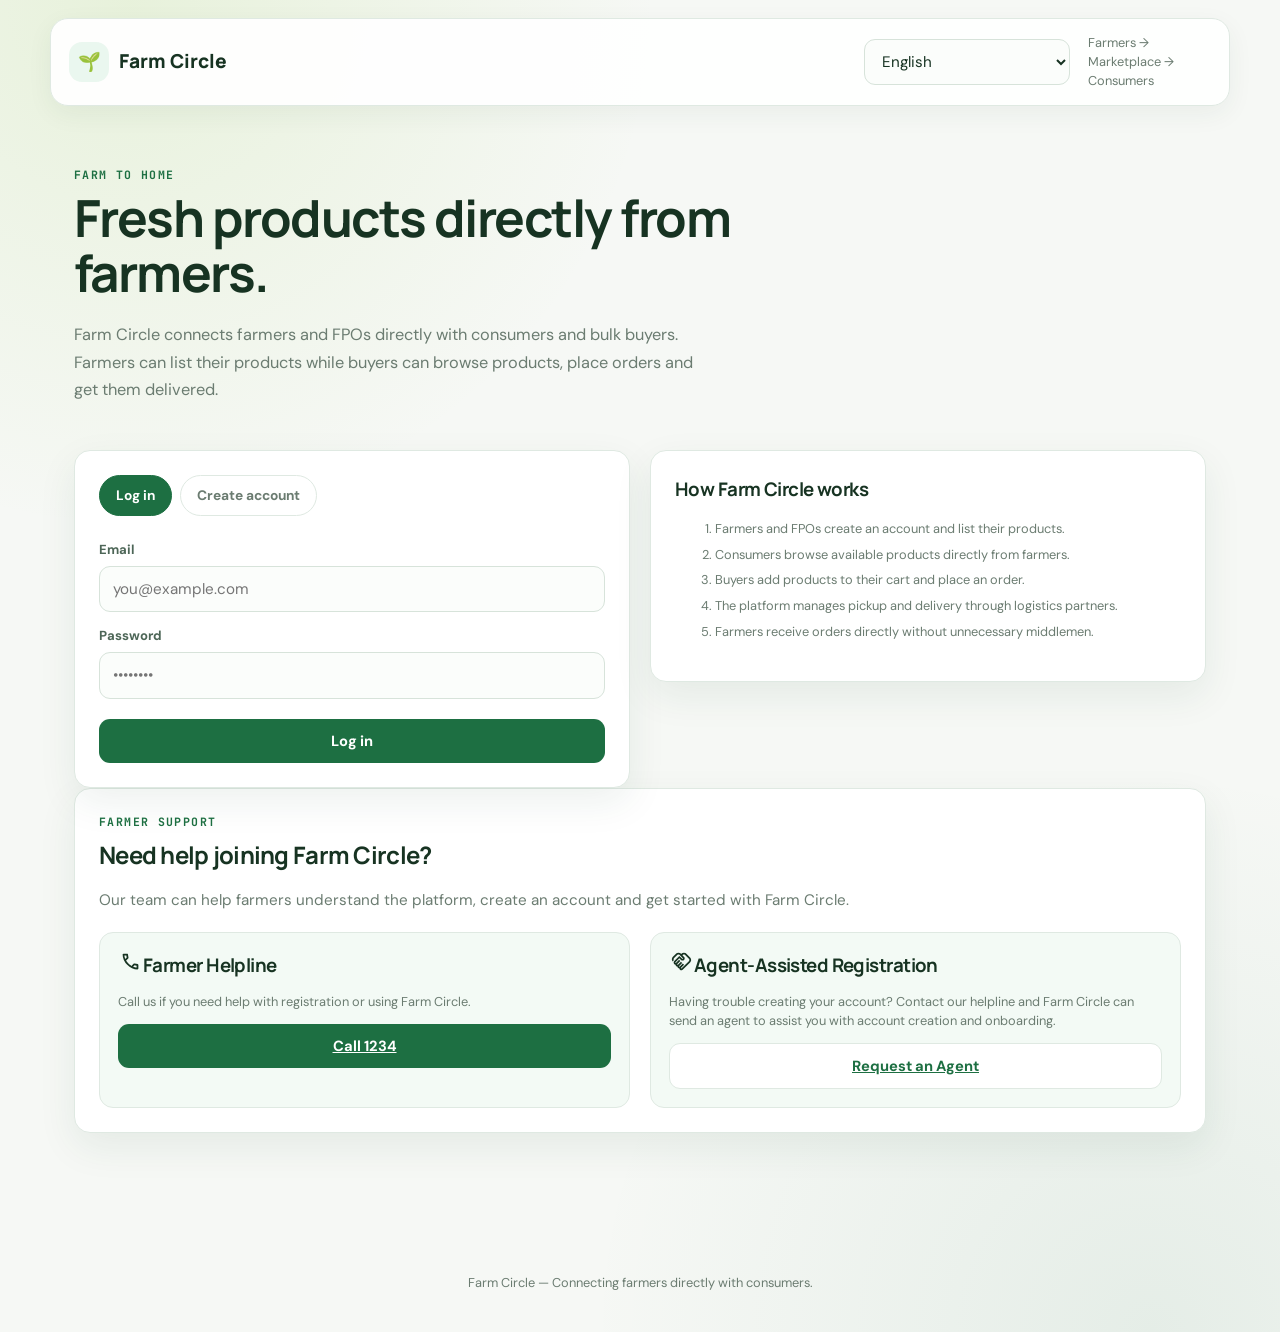
==== commit 0427165b: "Add multilingual support" ====
--- a/frontend/index.html
+++ b/frontend/index.html
@@ -3,582 +3,128 @@
 <head>
 <meta charset="UTF-8">
 <meta name="viewport" content="width=device-width, initial-scale=1.0">
-
-<title data-i18n="page_title">
-  Farm Circle — Farmer to Consumer
-</title>
-
+<title data-i18n="page_title">Farm Circle — Farmer to Consumer</title>
 <link rel="stylesheet" href="css/style.css">
 </head>
+<body>
+<div class="topbar">
+  <div class="brand"><span class="mark">🌱</span><span data-i18n="brand">Farm Circle</span></div>
+  <nav>
 
-<body>
+    <select id="lang-select">
+    <option value="en">English</option>
+    <option value="hi">हिन्दी</option>
+    <option value="mr">मराठी</option>
+    <option value="ta">தமிழ்</option>
+    <option value="te">తెలుగు</option>
+    <option value="bn">বাংলা</option>
+    <option value="gu">ગુજરાતી</option>
+    <option value="kn">ಕನ್ನಡ</option>
+    <option value="ml">മലയാളം</option>
+    <option value="pa">ਪੰਜਾਬੀ</option>
+</select>
 
-<div class="topbar">
+    <span class="small-note" data-i18n="nav_note">Farmers → Marketplace → Consumers</span>
+  
+  </nav>
+</div>
 
-  <div class="brand">
-    <span class="mark">🌱</span>
-    <span data-i18n="brand">Farm Circle</span>
+<div class="shell">
+  <section class="hero">
+    <span class="eyebrow" data-i18n="hero_eyebrow">FARM TO HOME</span>
+    <h1 data-i18n="hero_h1">Fresh products directly from farmers.</h1>
+    <p data-i18n="hero_description">Farm Circle connects farmers and FPOs directly with consumers and bulk buyers. Farmers can list their products while buyers can browse products, place orders and get them delivered.</p>
+  </section>
+
+  
+
+  <div class="grid grid-2" style="align-items:flex-start;">
+    <div class="card">
+      <div class="tabs">
+        <div class="tab active" data-tab="login" data-i18n="tab_login">Log in</div>
+        <div class="tab" data-tab="register" data-i18n="tab_register">Create account</div>
+      </div>
+
+      <form id="login-form">
+        <label data-i18n="label_email">Email</label>
+        <input type="email" id="login-email" data-i18n-placeholder="placeholder_email" placeholder="you@example.com">
+        <label data-i18n="label_password">Password</label>
+        <input type="password" id="login-password" data-i18n-placeholder="placeholder_password" required placeholder="••••••••">
+        <button class="btn full" data-i18n="btn_login" style="margin-top:20px;" type="submit">Log in</button>
+        <div id="login-error"></div>
+      </form>
+
+      <form id="register-form" style="display:none;">
+        <label data-i18n="label_role">I am a</label>
+        <select id="reg-role">
+          <option value="farmer" data-i18n="role_farmer">Farmer / FPO</option>
+          <option value="buyer" data-i18n="role_buyer">Consumer / Buyer</option>
+          <option value="logistics" data-i18n="role_logistics">Logistics Partner Admin</option>
+        </select>
+
+        <div class="field-row">
+          <div><label data-i18n="label_full_name">Full name</label><input type="text" id="reg-name" required></div>
+          <div><label data-i18n="label_phone">Phone</label><input type="text" id="reg-phone"></div>
+        </div>
+
+        <label data-i18n="label_email">Email</label><input type="email" id="reg-email" required>
+        <label data-i18n="label_password">Password</label><input type="password" id="reg-password" required minlength="6">
+
+        <div id="farmer-fields" style="display:none;">
+          <label data-i18n="label_farm_name">Farm / FPO name</label><input type="text" id="reg-farm-name">
+          <label data-i18n="label_pickup_location">Pickup location</label><input id="reg-pickup-location" data-i18n-placeholder="placeholder_pickup" placeholder="Village, District">
+        </div>
+
+        <div id="buyer-fields" style="display:none;">
+          <label data-i18n="label_buyer_type">Buyer type</label>
+          <select id="reg-buyer-type">
+            <option value="individual" data-i18n="buyer_individual">Individual / Household</option>
+            <option value="bulk" data-i18n="buyer_bulk">Bulk Buyer / Business</option>
+          </select>
+          <label data-i18n="label_business_name">Business name</label><input type="text" id="reg-business-name">
+          <label data-i18n="label_default_location">Default delivery location</label><input id="reg-default-location" data-i18n-placeholder="placeholder_defaultloc" placeholder="Area, City">
+        </div>
+
+        <button class="btn full" style="margin-top:20px;" type="submit" data-i18n="btn_register">Create account</button>
+        <div id="register-error"></div>
+      </form>
+    </div>
+
+    <div class="card">
+      <h3 data-i18n="how_title">How Farm Circle works</h3>
+      <ol class="small-note" style="line-height:2;">
+        <li data-i18n="how1">Farmers and FPOs create an account and list their products.</li>
+        <li data-i18n="how2">Consumers browse available products directly from farmers.</li>
+        <li data-i18n="how3">Buyers add products to their cart and place an order.</li>
+        <li data-i18n="how4">The platform manages pickup and delivery through logistics partners.</li>
+        <li data-i18n="how5">Farmers receive orders directly without unnecessary middlemen.</li>
+      </ol>
+    </div>
   </div>
 
-  <nav>
-    <span class="small-note" data-i18n="farmers_marketplace_consumers">
-      Farmers → Marketplace → Consumers
-    </span>
-
-    <select id="language-selector" style="margin-left:15px;">
-      <option value="en">English</option>
-      <option value="hi">हिन्दी</option>
-      <option value="mr">मराठी</option>
-      <option value="ta">தமிழ்</option>
-      <option value="te">తెలుగు</option>
-      <option value="bn">বাংলা</option>
-      <option value="gu">ગુજરાતી</option>
-      <option value="kn">ಕನ್ನಡ</option>
-      <option value="ml">മലയാളം</option>
-      <option value="pa">ਪੰਜਾਬੀ</option>
-    </select>
-  </nav>
+  <section class="card" style="margin-bottom:20px;">
+      <span class="eyebrow" data-i18n="support_tag">FARMER SUPPORT</span>
+      <h2 data-i18n="support_title">Need help joining Farm Circle?</h2>
+      <p class="small-note" style="font-size:.95rem; line-height:1.7;" data-i18n="support_description">Our team can help farmers understand the platform, create an account and get started with Farm Circle.</p>
+      <div class="grid grid-2" style="margin-top:18px;">
+        <div style="padding:18px; border:1px solid var(--line); border-radius:14px; background:var(--soft-2);">
+          <h3><svg xmlns="http://www.w3.org/2000/svg" height="21px" viewBox="0 -960 960 960" width="25px" fill="#173322"><path d="M798-120q-125 0-247-54.5T329-329Q229-429 174.5-551T120-798q0-18 12-30t30-12h162q14 0 25 9.5t13 22.5l26 140q2 16-1 27t-11 19l-97 98q20 37 47.5 71.5T387-386q31 31 65 57.5t72 48.5l94-94q9-9 23.5-13.5T670-390l138 28q14 4 23 14.5t9 23.5v162q0 18-12 30t-30 12ZM241-600l66-66-17-94h-89q5 41 14 81t26 79Zm358 358q39 17 79.5 27t81.5 13v-88l-94-19-67 67ZM241-600Zm358 358Z"/></svg><span data-i18n="helpline_title"> Farmer Helpline</span></h3>
+          <p class="small-note" data-i18n="helpline_description">Call us if you need help with registration or using Farm Circle.</p>
+          <a class="btn full" href="tel:1234" data-i18n="btn_call">Call 1234</a>
+        </div>
+        <div style="padding:18px; border:1px solid var(--line); border-radius:14px; background:var(--soft-2);">
+          <h3><svg xmlns="http://www.w3.org/2000/svg" height="21px" viewBox="0 -960 960 960" width="25px" fill="#173322"><path d="M475-160q4 0 8-2t6-4l328-328q12-12 17.5-27t5.5-30q0-16-5.5-30.5T817-607L647-777q-11-12-25.5-17.5T591-800q-15 0-30 5.5T534-777l-11 11 74 75q15 14 22 32t7 38q0 42-28.5 70.5T527-522q-20 0-38.5-7T456-550l-75-74-175 175q-3 3-4.5 6.5T200-435q0 8 6 14.5t14 6.5q4 0 8-2t6-4l136-136 56 56-135 136q-3 3-4.5 6.5T285-350q0 8 6 14t14 6q4 0 8-2t6-4l136-135 56 56-135 136q-3 2-4.5 6t-1.5 8q0 8 6 14t14 6q4 0 7.5-1.5t6.5-4.5l136-135 56 56-136 136q-3 3-4.5 6.5T454-180q0 8 6.5 14t14.5 6Zm-1 80q-37 0-65.5-24.5T375-166q-34-5-57-28t-28-57q-34-5-56.5-28.5T206-336q-38-5-62-33t-24-66q0-20 7.5-38.5T149-506l232-231 131 131q2 3 6 4.5t8 1.5q9 0 15-5.5t6-14.5q0-4-1.5-8t-4.5-6L398-777q-11-12-25.5-17.5T342-800q-15 0-30 5.5T285-777L144-635q-9 9-15 21t-8 24q-2 12 0 24.5t8 23.5l-58 58q-17-23-25-50.5T40-590q2-28 14-54.5T87-692l141-141q24-23 53.5-35t60.5-12q31 0 60.5 12t52.5 35l11 11 11-11q24-23 53.5-35t60.5-12q31 0 60.5 12t52.5 35l169 169q23 23 35 53t12 61q0 31-12 60.5T873-437L545-110q-14 14-32.5 22T474-80Zm-99-560Z"/></svg><span data-i18n="agent_title"> Agent-Assisted Registration</span></h3>
+          <p class="small-note" data-i18n="agent_description">Having trouble creating your account? Contact our helpline and Farm Circle can send an agent to assist you with account creation and onboarding.</p>
+          <a class="btn secondary full" href="tel:1234" data-i18n="btn_agent">Request an Agent</a>
+        </div>
+      </div>
+    </section>
 
 </div>
 
-
-<div class="shell">
-
-  <!-- HERO -->
-
-  <section class="hero">
-
-    <span class="eyebrow" data-i18n="farm_to_home">
-      FARM TO HOME
-    </span>
-
-    <h1 data-i18n="hero_title">
-      Fresh products directly from farmers.
-    </h1>
-
-    <p data-i18n="hero_description">
-      Farm Circle connects farmers and FPOs directly with consumers and bulk buyers.
-      Farmers can list their products while buyers can browse products, place orders
-      and get them delivered.
-    </p>
-
-  </section>
-
-
-  <div class="grid grid-2" style="align-items:flex-start;">
-
-    <!-- LOGIN / REGISTER CARD -->
-
-    <div class="card">
-
-      <div class="tabs">
-
-        <div
-          class="tab active"
-          data-tab="login"
-          data-i18n="login"
-        >
-          Log in
-        </div>
-
-        <div
-          class="tab"
-          data-tab="register"
-          data-i18n="create_account"
-        >
-          Create account
-        </div>
-
-      </div>
-
-
-      <!-- LOGIN -->
-
-      <form id="login-form">
-
-        <label data-i18n="email">
-          Email
-        </label>
-
-        <input
-          type="email"
-          id="login-email"
-          required
-          placeholder="you@example.com"
-          data-i18n-placeholder="email_placeholder"
-        >
-
-
-        <label data-i18n="password">
-          Password
-        </label>
-
-        <input
-          type="password"
-          id="login-password"
-          required
-          placeholder="••••••••"
-        >
-
-
-        <button
-          class="btn full"
-          style="margin-top:20px;"
-          type="submit"
-          data-i18n="login"
-        >
-          Log in
-        </button>
-
-        <div id="login-error"></div>
-
-      </form>
-
-
-      <!-- REGISTER -->
-
-      <form id="register-form" style="display:none;">
-
-        <label data-i18n="i_am">
-          I am a
-        </label>
-
-
-        <select id="reg-role">
-
-          <option
-            value="farmer"
-            data-i18n="farmer_fpo"
-          >
-            Farmer / FPO
-          </option>
-
-          <option
-            value="buyer"
-            data-i18n="consumer_buyer"
-          >
-            Consumer / Buyer
-          </option>
-
-          <option
-            value="logistics"
-            data-i18n="logistics_admin"
-          >
-            Logistics Partner Admin
-          </option>
-
-        </select>
-
-
-        <div class="field-row">
-
-          <div>
-
-            <label data-i18n="full_name">
-              Full name
-            </label>
-
-            <input
-              type="text"
-              id="reg-name"
-              required
-            >
-
-          </div>
-
-
-          <div>
-
-            <label data-i18n="phone">
-              Phone
-            </label>
-
-            <input
-              type="text"
-              id="reg-phone"
-            >
-
-          </div>
-
-        </div>
-
-
-        <label data-i18n="email">
-          Email
-        </label>
-
-        <input
-          type="email"
-          id="reg-email"
-          required
-        >
-
-
-        <label data-i18n="password">
-          Password
-        </label>
-
-        <input
-          type="password"
-          id="reg-password"
-          required
-          minlength="6"
-        >
-
-
-        <!-- FARMER FIELDS -->
-
-        <div id="farmer-fields" style="display:none;">
-
-          <div
-            style="
-              padding:14px;
-              margin-bottom:16px;
-              border:1px solid var(--line);
-              border-radius:12px;
-              background:var(--soft-2);
-            "
-          >
-
-            <label data-i18n="aadhaar_number">
-              Aadhaar Number
-            </label>
-
-            <input
-              type="text"
-              id="reg-aadhaar"
-              maxlength="12"
-              inputmode="numeric"
-              placeholder="999999999999"
-            >
-
-
-            <button
-              type="button"
-              class="btn secondary full"
-              id="send-otp-btn"
-              style="margin-top:10px;"
-              data-i18n="send_otp"
-            >
-              Send OTP
-            </button>
-
-
-            <div
-              id="otp-section"
-              style="display:none; margin-top:14px;"
-            >
-
-              <div class="success-box">
-
-                <strong data-i18n="demo_otp">
-                  Demo OTP: 123456
-                </strong>
-
-                <div
-                  class="small-note"
-                  data-i18n="otp_simulated"
-                >
-                  This OTP is simulated and is not sent anywhere.
-                </div>
-
-              </div>
-
-
-              <label
-                style="margin-top:12px;"
-                data-i18n="enter_otp"
-              >
-                Enter OTP
-              </label>
-
-              <input
-                type="text"
-                id="reg-otp"
-                maxlength="6"
-                inputmode="numeric"
-                placeholder="123456"
-              >
-
-
-              <button
-                type="button"
-                class="btn secondary full"
-                id="verify-otp-btn"
-                style="margin-top:10px;"
-                data-i18n="verify_otp"
-              >
-                Verify OTP
-              </button>
-
-
-              <div
-                id="otp-message"
-                style="margin-top:10px;"
-              ></div>
-
-            </div>
-
-          </div>
-
-
-          <label data-i18n="farm_fpo_name">
-            Farm / FPO name
-          </label>
-
-          <input
-            type="text"
-            id="reg-farm-name"
-          >
-
-
-          <label data-i18n="pickup_location">
-            Pickup location
-          </label>
-
-          <input
-            type="text"
-            id="reg-pickup-location"
-            placeholder="Village, District"
-            data-i18n-placeholder="village_district"
-          >
-
-        </div>
-
-
-        <!-- BUYER FIELDS -->
-
-        <div id="buyer-fields" style="display:none;">
-
-          <label data-i18n="buyer_type">
-            Buyer type
-          </label>
-
-
-          <select id="reg-buyer-type">
-
-            <option
-              value="individual"
-              data-i18n="individual_household"
-            >
-              Individual / Household
-            </option>
-
-            <option
-              value="bulk"
-              data-i18n="bulk_business"
-            >
-              Bulk Buyer / Business
-            </option>
-
-          </select>
-
-
-          <label data-i18n="business_name">
-            Business name
-          </label>
-
-          <input
-            type="text"
-            id="reg-business-name"
-          >
-
-
-          <label data-i18n="default_delivery_location">
-            Default delivery location
-          </label>
-
-          <input
-            type="text"
-            id="reg-default-location"
-            placeholder="Area, City"
-            data-i18n-placeholder="area_city"
-          >
-
-        </div>
-
-
-        <button
-          class="btn full"
-          style="margin-top:20px;"
-          type="submit"
-          data-i18n="create_account"
-        >
-          Create account
-        </button>
-
-        <div id="register-error"></div>
-
-      </form>
-
-    </div>
-
-
-    <!-- HOW FARM CIRCLE WORKS -->
-
-    <div class="card">
-
-      <h3 data-i18n="how_it_works">
-        How Farm Circle works
-      </h3>
-
-
-      <ol
-        class="small-note"
-        style="line-height:2;"
-      >
-
-        <li data-i18n="how_1">
-          Farmers and FPOs create an account and list their products.
-        </li>
-
-        <li data-i18n="how_2">
-          Consumers browse available products directly from farmers.
-        </li>
-
-        <li data-i18n="how_3">
-          Buyers add products to their cart and place an order.
-        </li>
-
-        <li data-i18n="how_4">
-          The platform manages pickup and delivery through logistics partners.
-        </li>
-
-        <li data-i18n="how_5">
-          Farmers receive orders directly without unnecessary middlemen.
-        </li>
-
-      </ol>
-
-    </div>
-
-  </div>
-
-
-  <!-- FARMER SUPPORT -->
-
-  <section
-    class="card"
-    style="margin-bottom:20px;"
-  >
-
-    <span
-      class="eyebrow"
-      data-i18n="farmer_support"
-    >
-      FARMER SUPPORT
-    </span>
-
-
-    <h2 data-i18n="need_help">
-      Need help joining Farm Circle?
-    </h2>
-
-
-    <p
-      class="small-note"
-      style="font-size:.95rem; line-height:1.7;"
-      data-i18n="support_description"
-    >
-      Our team can help farmers understand the platform,
-      create an account and get started with Farm Circle.
-    </p>
-
-
-    <div
-      class="grid grid-2"
-      style="margin-top:18px;"
-    >
-
-
-      <!-- HELPLINE -->
-
-      <div
-        style="
-          padding:18px;
-          border:1px solid var(--line);
-          border-radius:14px;
-          background:var(--soft-2);
-        "
-      >
-
-        <h3 data-i18n="farmer_helpline">
-          📞 Farmer Helpline
-        </h3>
-
-
-        <p
-          class="small-note"
-          data-i18n="helpline_description"
-        >
-          Call us if you need help with registration
-          or using Farm Circle.
-        </p>
-
-
-        <a
-          class="btn full"
-          href="tel:1234"
-          data-i18n="call_1234"
-        >
-          Call 1234
-        </a>
-
-      </div>
-
-
-      <!-- AGENT REGISTRATION -->
-
-      <div
-        style="
-          padding:18px;
-          border:1px solid var(--line);
-          border-radius:14px;
-          background:var(--soft-2);
-        "
-      >
-
-        <h3 data-i18n="agent_registration">
-          🤝 Agent-Assisted Registration
-        </h3>
-
-
-        <p
-          class="small-note"
-          data-i18n="agent_description"
-        >
-          Having trouble creating your account?
-          Contact our helpline and Farm Circle can send
-          an agent to assist you with account creation
-          and onboarding.
-        </p>
-
-
-        <a
-          class="btn secondary full"
-          href="tel:1234"
-          data-i18n="request_agent"
-        >
-          Request an Agent
-        </a>
-
-      </div>
-
-    </div>
-
-  </section>
-
-</div>
-
-
-<footer data-i18n="footer">
-  Farm Circle — connecting farmers directly with consumers.
-</footer>
-
-
+<footer data-i18n="footer">Farm Circle — Connecting farmers directly with consumers.</footer>
 <script src="js/api.js"></script>
 <script src="js/auth.js"></script>
 <script src="js/lang.js"></script>
-
 </body>
-</html>+</html>
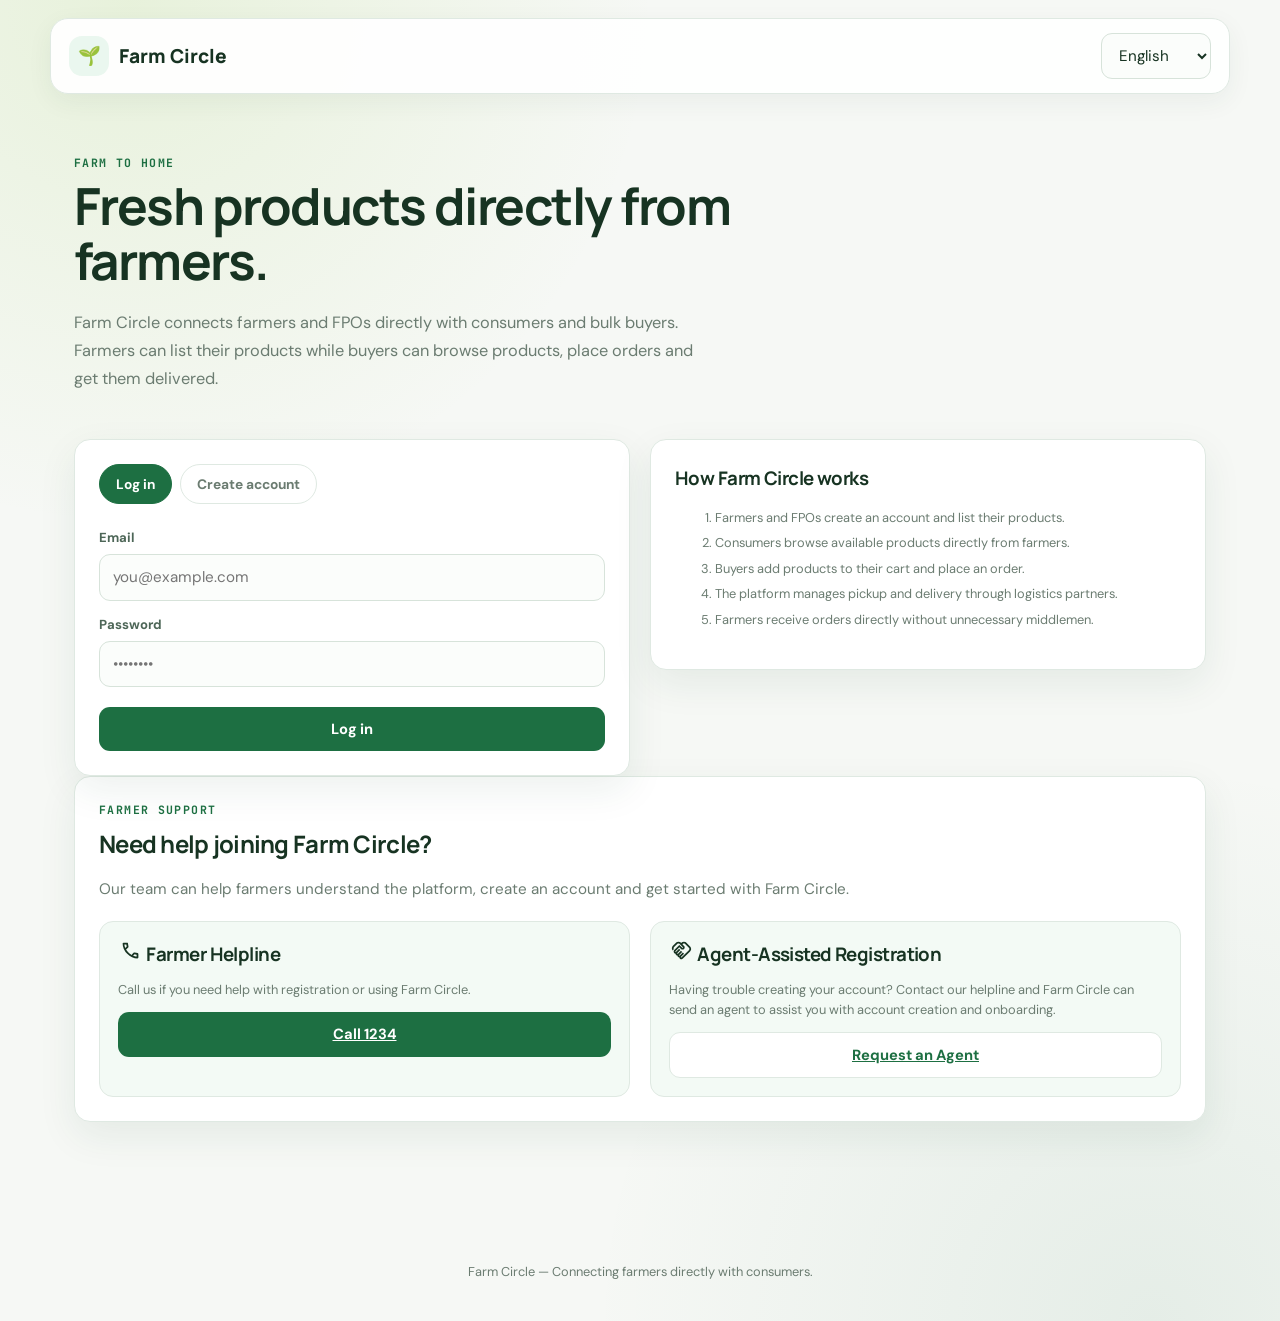
==== commit 6d9d6917: "small change" ====
--- a/frontend/index.html
+++ b/frontend/index.html
@@ -6,125 +6,493 @@
 <title data-i18n="page_title">Farm Circle — Farmer to Consumer</title>
 <link rel="stylesheet" href="css/style.css">
 </head>
+
 <body>
+
 <div class="topbar">
-  <div class="brand"><span class="mark">🌱</span><span data-i18n="brand">Farm Circle</span></div>
+  <div class="brand">
+    <span class="mark">🌱</span>
+    <span data-i18n="brand">Farm Circle</span>
+  </div>
+
   <nav>
-
     <select id="lang-select">
-    <option value="en">English</option>
-    <option value="hi">हिन्दी</option>
-    <option value="mr">मराठी</option>
-    <option value="ta">தமிழ்</option>
-    <option value="te">తెలుగు</option>
-    <option value="bn">বাংলা</option>
-    <option value="gu">ગુજરાતી</option>
-    <option value="kn">ಕನ್ನಡ</option>
-    <option value="ml">മലയാളം</option>
-    <option value="pa">ਪੰਜਾਬੀ</option>
-</select>
-
-    <span class="small-note" data-i18n="nav_note">Farmers → Marketplace → Consumers</span>
-  
+      <option value="en">English</option>
+      <option value="hi">हिन्दी</option>
+      <option value="mr">मराठी</option>
+      <option value="ta">தமிழ்</option>
+      <option value="te">తెలుగు</option>
+      <option value="bn">বাংলা</option>
+      <option value="gu">ગુજરાતી</option>
+      <option value="kn">ಕನ್ನಡ</option>
+      <option value="ml">മലയാളം</option>
+      <option value="pa">ਪੰਜਾਬੀ</option>
+    </select>
   </nav>
 </div>
 
+
 <div class="shell">
+
   <section class="hero">
-    <span class="eyebrow" data-i18n="hero_eyebrow">FARM TO HOME</span>
-    <h1 data-i18n="hero_h1">Fresh products directly from farmers.</h1>
-    <p data-i18n="hero_description">Farm Circle connects farmers and FPOs directly with consumers and bulk buyers. Farmers can list their products while buyers can browse products, place orders and get them delivered.</p>
+
+    <span class="eyebrow" data-i18n="hero_eyebrow">
+      FARM TO HOME
+    </span>
+
+    <h1 data-i18n="hero_h1">
+      Fresh products directly from farmers.
+    </h1>
+
+    <p data-i18n="hero_description">
+      Farm Circle connects farmers and FPOs directly with consumers and bulk buyers.
+      Farmers can list their products while buyers can browse products, place orders
+      and get them delivered.
+    </p>
+
   </section>
 
-  
 
   <div class="grid grid-2" style="align-items:flex-start;">
+
     <div class="card">
+
       <div class="tabs">
-        <div class="tab active" data-tab="login" data-i18n="tab_login">Log in</div>
-        <div class="tab" data-tab="register" data-i18n="tab_register">Create account</div>
-      </div>
-
-      <form id="login-form">
-        <label data-i18n="label_email">Email</label>
-        <input type="email" id="login-email" data-i18n-placeholder="placeholder_email" placeholder="you@example.com">
-        <label data-i18n="label_password">Password</label>
-        <input type="password" id="login-password" data-i18n-placeholder="placeholder_password" required placeholder="••••••••">
-        <button class="btn full" data-i18n="btn_login" style="margin-top:20px;" type="submit">Log in</button>
-        <div id="login-error"></div>
-      </form>
-
-      <form id="register-form" style="display:none;">
-        <label data-i18n="label_role">I am a</label>
-        <select id="reg-role">
-          <option value="farmer" data-i18n="role_farmer">Farmer / FPO</option>
-          <option value="buyer" data-i18n="role_buyer">Consumer / Buyer</option>
-          <option value="logistics" data-i18n="role_logistics">Logistics Partner Admin</option>
-        </select>
-
-        <div class="field-row">
-          <div><label data-i18n="label_full_name">Full name</label><input type="text" id="reg-name" required></div>
-          <div><label data-i18n="label_phone">Phone</label><input type="text" id="reg-phone"></div>
+        <div
+          class="tab active"
+          data-tab="login"
+          data-i18n="tab_login"
+        >
+          Log in
         </div>
 
-        <label data-i18n="label_email">Email</label><input type="email" id="reg-email" required>
-        <label data-i18n="label_password">Password</label><input type="password" id="reg-password" required minlength="6">
-
-        <div id="farmer-fields" style="display:none;">
-          <label data-i18n="label_farm_name">Farm / FPO name</label><input type="text" id="reg-farm-name">
-          <label data-i18n="label_pickup_location">Pickup location</label><input id="reg-pickup-location" data-i18n-placeholder="placeholder_pickup" placeholder="Village, District">
-        </div>
-
-        <div id="buyer-fields" style="display:none;">
-          <label data-i18n="label_buyer_type">Buyer type</label>
-          <select id="reg-buyer-type">
-            <option value="individual" data-i18n="buyer_individual">Individual / Household</option>
-            <option value="bulk" data-i18n="buyer_bulk">Bulk Buyer / Business</option>
-          </select>
-          <label data-i18n="label_business_name">Business name</label><input type="text" id="reg-business-name">
-          <label data-i18n="label_default_location">Default delivery location</label><input id="reg-default-location" data-i18n-placeholder="placeholder_defaultloc" placeholder="Area, City">
-        </div>
-
-        <button class="btn full" style="margin-top:20px;" type="submit" data-i18n="btn_register">Create account</button>
-        <div id="register-error"></div>
-      </form>
-    </div>
-
-    <div class="card">
-      <h3 data-i18n="how_title">How Farm Circle works</h3>
-      <ol class="small-note" style="line-height:2;">
-        <li data-i18n="how1">Farmers and FPOs create an account and list their products.</li>
-        <li data-i18n="how2">Consumers browse available products directly from farmers.</li>
-        <li data-i18n="how3">Buyers add products to their cart and place an order.</li>
-        <li data-i18n="how4">The platform manages pickup and delivery through logistics partners.</li>
-        <li data-i18n="how5">Farmers receive orders directly without unnecessary middlemen.</li>
-      </ol>
-    </div>
-  </div>
-
-  <section class="card" style="margin-bottom:20px;">
-      <span class="eyebrow" data-i18n="support_tag">FARMER SUPPORT</span>
-      <h2 data-i18n="support_title">Need help joining Farm Circle?</h2>
-      <p class="small-note" style="font-size:.95rem; line-height:1.7;" data-i18n="support_description">Our team can help farmers understand the platform, create an account and get started with Farm Circle.</p>
-      <div class="grid grid-2" style="margin-top:18px;">
-        <div style="padding:18px; border:1px solid var(--line); border-radius:14px; background:var(--soft-2);">
-          <h3><svg xmlns="http://www.w3.org/2000/svg" height="21px" viewBox="0 -960 960 960" width="25px" fill="#173322"><path d="M798-120q-125 0-247-54.5T329-329Q229-429 174.5-551T120-798q0-18 12-30t30-12h162q14 0 25 9.5t13 22.5l26 140q2 16-1 27t-11 19l-97 98q20 37 47.5 71.5T387-386q31 31 65 57.5t72 48.5l94-94q9-9 23.5-13.5T670-390l138 28q14 4 23 14.5t9 23.5v162q0 18-12 30t-30 12ZM241-600l66-66-17-94h-89q5 41 14 81t26 79Zm358 358q39 17 79.5 27t81.5 13v-88l-94-19-67 67ZM241-600Zm358 358Z"/></svg><span data-i18n="helpline_title"> Farmer Helpline</span></h3>
-          <p class="small-note" data-i18n="helpline_description">Call us if you need help with registration or using Farm Circle.</p>
-          <a class="btn full" href="tel:1234" data-i18n="btn_call">Call 1234</a>
-        </div>
-        <div style="padding:18px; border:1px solid var(--line); border-radius:14px; background:var(--soft-2);">
-          <h3><svg xmlns="http://www.w3.org/2000/svg" height="21px" viewBox="0 -960 960 960" width="25px" fill="#173322"><path d="M475-160q4 0 8-2t6-4l328-328q12-12 17.5-27t5.5-30q0-16-5.5-30.5T817-607L647-777q-11-12-25.5-17.5T591-800q-15 0-30 5.5T534-777l-11 11 74 75q15 14 22 32t7 38q0 42-28.5 70.5T527-522q-20 0-38.5-7T456-550l-75-74-175 175q-3 3-4.5 6.5T200-435q0 8 6 14.5t14 6.5q4 0 8-2t6-4l136-136 56 56-135 136q-3 3-4.5 6.5T285-350q0 8 6 14t14 6q4 0 8-2t6-4l136-135 56 56-135 136q-3 2-4.5 6t-1.5 8q0 8 6 14t14 6q4 0 7.5-1.5t6.5-4.5l136-135 56 56-136 136q-3 3-4.5 6.5T454-180q0 8 6.5 14t14.5 6Zm-1 80q-37 0-65.5-24.5T375-166q-34-5-57-28t-28-57q-34-5-56.5-28.5T206-336q-38-5-62-33t-24-66q0-20 7.5-38.5T149-506l232-231 131 131q2 3 6 4.5t8 1.5q9 0 15-5.5t6-14.5q0-4-1.5-8t-4.5-6L398-777q-11-12-25.5-17.5T342-800q-15 0-30 5.5T285-777L144-635q-9 9-15 21t-8 24q-2 12 0 24.5t8 23.5l-58 58q-17-23-25-50.5T40-590q2-28 14-54.5T87-692l141-141q24-23 53.5-35t60.5-12q31 0 60.5 12t52.5 35l11 11 11-11q24-23 53.5-35t60.5-12q31 0 60.5 12t52.5 35l169 169q23 23 35 53t12 61q0 31-12 60.5T873-437L545-110q-14 14-32.5 22T474-80Zm-99-560Z"/></svg><span data-i18n="agent_title"> Agent-Assisted Registration</span></h3>
-          <p class="small-note" data-i18n="agent_description">Having trouble creating your account? Contact our helpline and Farm Circle can send an agent to assist you with account creation and onboarding.</p>
-          <a class="btn secondary full" href="tel:1234" data-i18n="btn_agent">Request an Agent</a>
+        <div
+          class="tab"
+          data-tab="register"
+          data-i18n="tab_register"
+        >
+          Create account
         </div>
       </div>
-    </section>
+
+
+      <!-- LOGIN FORM -->
+
+      <form id="login-form">
+
+        <label data-i18n="label_email">
+          Email
+        </label>
+
+        <input
+          type="email"
+          id="login-email"
+          data-i18n-placeholder="placeholder_email"
+          placeholder="you@example.com"
+        >
+
+
+        <label data-i18n="label_password">
+          Password
+        </label>
+
+        <input
+          type="password"
+          id="login-password"
+          data-i18n-placeholder="placeholder_password"
+          required
+          placeholder="••••••••"
+        >
+
+
+        <button
+          class="btn full"
+          data-i18n="btn_login"
+          style="margin-top:20px;"
+          type="submit"
+        >
+          Log in
+        </button>
+
+        <div id="login-error"></div>
+
+      </form>
+
+
+      <!-- REGISTER FORM -->
+
+      <form id="register-form" style="display:none;">
+
+        <label data-i18n="label_role">
+          I am a
+        </label>
+
+        <select id="reg-role">
+
+          <option
+            value="farmer"
+            data-i18n="role_farmer"
+          >
+            Farmer / FPO
+          </option>
+
+          <option
+            value="buyer"
+            data-i18n="role_buyer"
+          >
+            Consumer / Buyer
+          </option>
+
+          <option
+            value="logistics"
+            data-i18n="role_logistics"
+          >
+            Logistics Partner Admin
+          </option>
+
+        </select>
+
+
+        <div class="field-row">
+
+          <div>
+
+            <label data-i18n="label_full_name">
+              Full name
+            </label>
+
+            <input
+              type="text"
+              id="reg-name"
+              required
+            >
+
+          </div>
+
+
+          <div>
+
+            <label data-i18n="label_phone">
+              Phone
+            </label>
+
+            <input
+              type="text"
+              id="reg-phone"
+            >
+
+          </div>
+
+        </div>
+
+
+        <label data-i18n="label_email">
+          Email
+        </label>
+
+        <input
+          type="email"
+          id="reg-email"
+          required
+        >
+
+
+        <label data-i18n="label_password">
+          Password
+        </label>
+
+        <input
+          type="password"
+          id="reg-password"
+          required
+          minlength="6"
+        >
+
+
+        <!-- FARMER FIELDS -->
+
+        <div id="farmer-fields" style="display:none;">
+
+          <label data-i18n="label_farm_name">
+            Farm / FPO name
+          </label>
+
+          <input
+            type="text"
+            id="reg-farm-name"
+          >
+
+
+          <label data-i18n="label_pickup_location">
+            Pickup location
+          </label>
+
+          <input
+            id="reg-pickup-location"
+            data-i18n-placeholder="placeholder_pickup"
+            placeholder="Village, District"
+          >
+
+        </div>
+
+
+        <!-- BUYER FIELDS -->
+
+        <div id="buyer-fields" style="display:none;">
+
+          <label data-i18n="label_buyer_type">
+            Buyer type
+          </label>
+
+          <select id="reg-buyer-type">
+
+            <option
+              value="individual"
+              data-i18n="buyer_individual"
+            >
+              Individual / Household
+            </option>
+
+            <option
+              value="bulk"
+              data-i18n="buyer_bulk"
+            >
+              Bulk Buyer / Business
+            </option>
+
+          </select>
+
+
+          <label data-i18n="label_business_name">
+            Business name
+          </label>
+
+          <input
+            type="text"
+            id="reg-business-name"
+          >
+
+
+          <label data-i18n="label_default_location">
+            Default delivery location
+          </label>
+
+          <input
+            id="reg-default-location"
+            data-i18n-placeholder="placeholder_defaultloc"
+            placeholder="Area, City"
+          >
+
+        </div>
+
+
+        <button
+          class="btn full"
+          style="margin-top:20px;"
+          type="submit"
+          data-i18n="btn_register"
+        >
+          Create account
+        </button>
+
+        <div id="register-error"></div>
+
+      </form>
+
+    </div>
+
+
+    <!-- HOW FARM CIRCLE WORKS -->
+
+    <div class="card">
+
+      <h3 data-i18n="how_title">
+        How Farm Circle works
+      </h3>
+
+      <ol
+        class="small-note"
+        style="line-height:2;"
+      >
+
+        <li data-i18n="how1">
+          Farmers and FPOs create an account and list their products.
+        </li>
+
+        <li data-i18n="how2">
+          Consumers browse available products directly from farmers.
+        </li>
+
+        <li data-i18n="how3">
+          Buyers add products to their cart and place an order.
+        </li>
+
+        <li data-i18n="how4">
+          The platform manages pickup and delivery through logistics partners.
+        </li>
+
+        <li data-i18n="how5">
+          Farmers receive orders directly without unnecessary middlemen.
+        </li>
+
+      </ol>
+
+    </div>
+
+  </div>
+
+
+  <!-- FARMER SUPPORT -->
+
+  <section
+    class="card"
+    style="margin-bottom:20px;"
+  >
+
+    <span
+      class="eyebrow"
+      data-i18n="support_tag"
+    >
+      FARMER SUPPORT
+    </span>
+
+
+    <h2 data-i18n="support_title">
+      Need help joining Farm Circle?
+    </h2>
+
+
+    <p
+      class="small-note"
+      style="font-size:.95rem; line-height:1.7;"
+      data-i18n="support_description"
+    >
+      Our team can help farmers understand the platform,
+      create an account and get started with Farm Circle.
+    </p>
+
+
+    <div
+      class="grid grid-2"
+      style="margin-top:18px;"
+    >
+
+      <div
+        style="
+          padding:18px;
+          border:1px solid var(--line);
+          border-radius:14px;
+          background:var(--soft-2);
+        "
+      >
+
+        <h3>
+
+          <svg
+            xmlns="http://www.w3.org/2000/svg"
+            height="21px"
+            viewBox="0 -960 960 960"
+            width="25px"
+            fill="#173322"
+          >
+
+            <path d="M798-120q-125 0-247-54.5T329-329Q229-429 174.5-551T120-798q0-18 12-30t30-12h162q14 0 25 9.5t13 22.5l26 140q2 16-1 27t-11 19l-97 98q20 37 47.5 71.5T387-386q31 31 65 57.5t72 48.5l94-94q9-9 23.5-13.5T670-390l138 28q14 4 23 14.5t9 23.5v162q0 18-12 30t-30 12ZM241-600l66-66-17-94h-89q5 41 14 81t26 79Zm358 358q39 17 79.5 27t81.5 13v-88l-94-19-67 67ZM241-600Zm358 358Z"/>
+
+          </svg>
+
+          <span data-i18n="helpline_title">
+            Farmer Helpline
+          </span>
+
+        </h3>
+
+
+        <p
+          class="small-note"
+          data-i18n="helpline_description"
+        >
+          Call us if you need help with registration
+          or using Farm Circle.
+        </p>
+
+
+        <a
+          class="btn full"
+          href="tel:1234"
+          data-i18n="btn_call"
+        >
+          Call 1234
+        </a>
+
+      </div>
+
+
+      <div
+        style="
+          padding:18px;
+          border:1px solid var(--line);
+          border-radius:14px;
+          background:var(--soft-2);
+        "
+      >
+
+        <h3>
+
+          <svg
+            xmlns="http://www.w3.org/2000/svg"
+            height="21px"
+            viewBox="0 -960 960 960"
+            width="25px"
+            fill="#173322"
+          >
+
+            <path d="M475-160q4 0 8-2t6-4l328-328q12-12 17.5-27t5.5-30q0-16-5.5-30.5T817-607L647-777q-11-12-25.5-17.5T591-800q-15 0-30 5.5T534-777l-11 11 74 75q15 14 22 32t7 38q0 42-28.5 70.5T527-522q-20 0-38.5-7T456-550l-75-74-175 175q-3 3-4.5 6.5T200-435q0 8 6 14.5t14 6.5q4 0 8-2t6-4l136-136 56 56-135 136q-3 3-4.5 6.5T285-350q0 8 6 14t14 6q4 0 8-2t6-4l136-135 56 56-135 136q-3 2-4.5 6t-1.5 8q0 8 6 14t14 6q4 0 7.5-1.5t6.5-4.5l136-135 56 56-136 136q-3 3-4.5 6.5T454-180q0 8 6.5 14t14.5 6Zm-1 80q-37 0-65.5-24.5T375-166q-34-5-57-28t-28-57q-34-5-56.5-28.5T206-336q-38-5-62-33t-24-66q0-20 7.5-38.5T149-506l232-231 131 131q2 3 6 4.5t8 1.5q9 0 15-5.5t6-14.5q0-4-1.5-8t-4.5-6L398-777q-11-12-25.5-17.5T342-800q-15 0-30 5.5T285-777L144-635q-9 9-15 21t-8 24q-2 12 0 24.5t8 23.5l-58 58q-17-23-25-50.5T40-590q2-28 14-54.5T87-692l141-141q24-23 53.5-35t60.5-12q31 0 60.5 12t52.5 35l11 11 11-11q24-23 53.5-35t60.5-12q31 0 60.5 12t52.5 35l169 169q23 23 35 53t12 61q0 31-12 60.5T873-437L545-110q-14 14-32.5 22T474-80Zm-99-560Z"/>
+
+          </svg>
+
+          <span data-i18n="agent_title">
+            Agent-Assisted Registration
+          </span>
+
+        </h3>
+
+
+        <p
+          class="small-note"
+          data-i18n="agent_description"
+        >
+          Having trouble creating your account?
+          Contact our helpline and Farm Circle can send
+          an agent to assist you with account creation
+          and onboarding.
+        </p>
+
+
+        <a
+          class="btn secondary full"
+          href="tel:1234"
+          data-i18n="btn_agent"
+        >
+          Request an Agent
+        </a>
+
+      </div>
+
+    </div>
+
+  </section>
 
 </div>
 
-<footer data-i18n="footer">Farm Circle — Connecting farmers directly with consumers.</footer>
+
+<footer data-i18n="footer">
+  Farm Circle — Connecting farmers directly with consumers.
+</footer>
+
+
 <script src="js/api.js"></script>
 <script src="js/auth.js"></script>
 <script src="js/lang.js"></script>
+
 </body>
-</html>
+</html>
